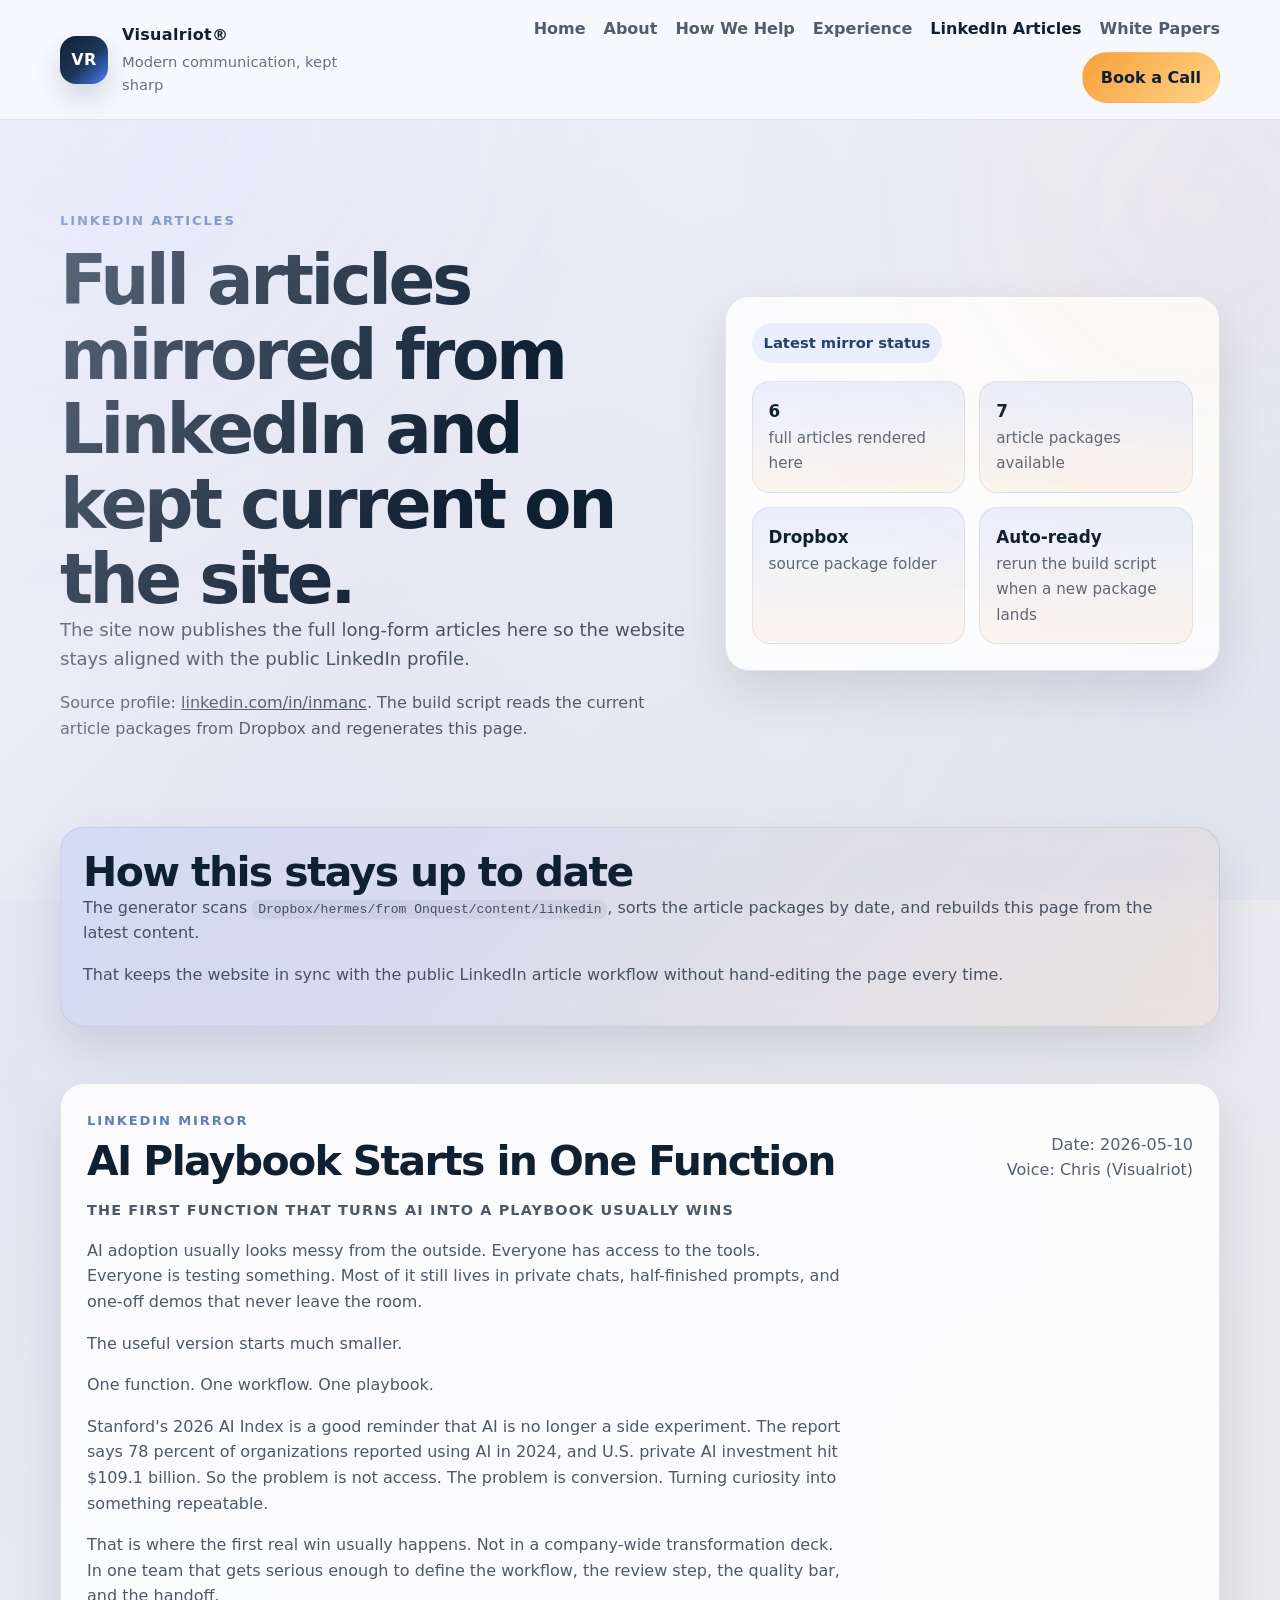
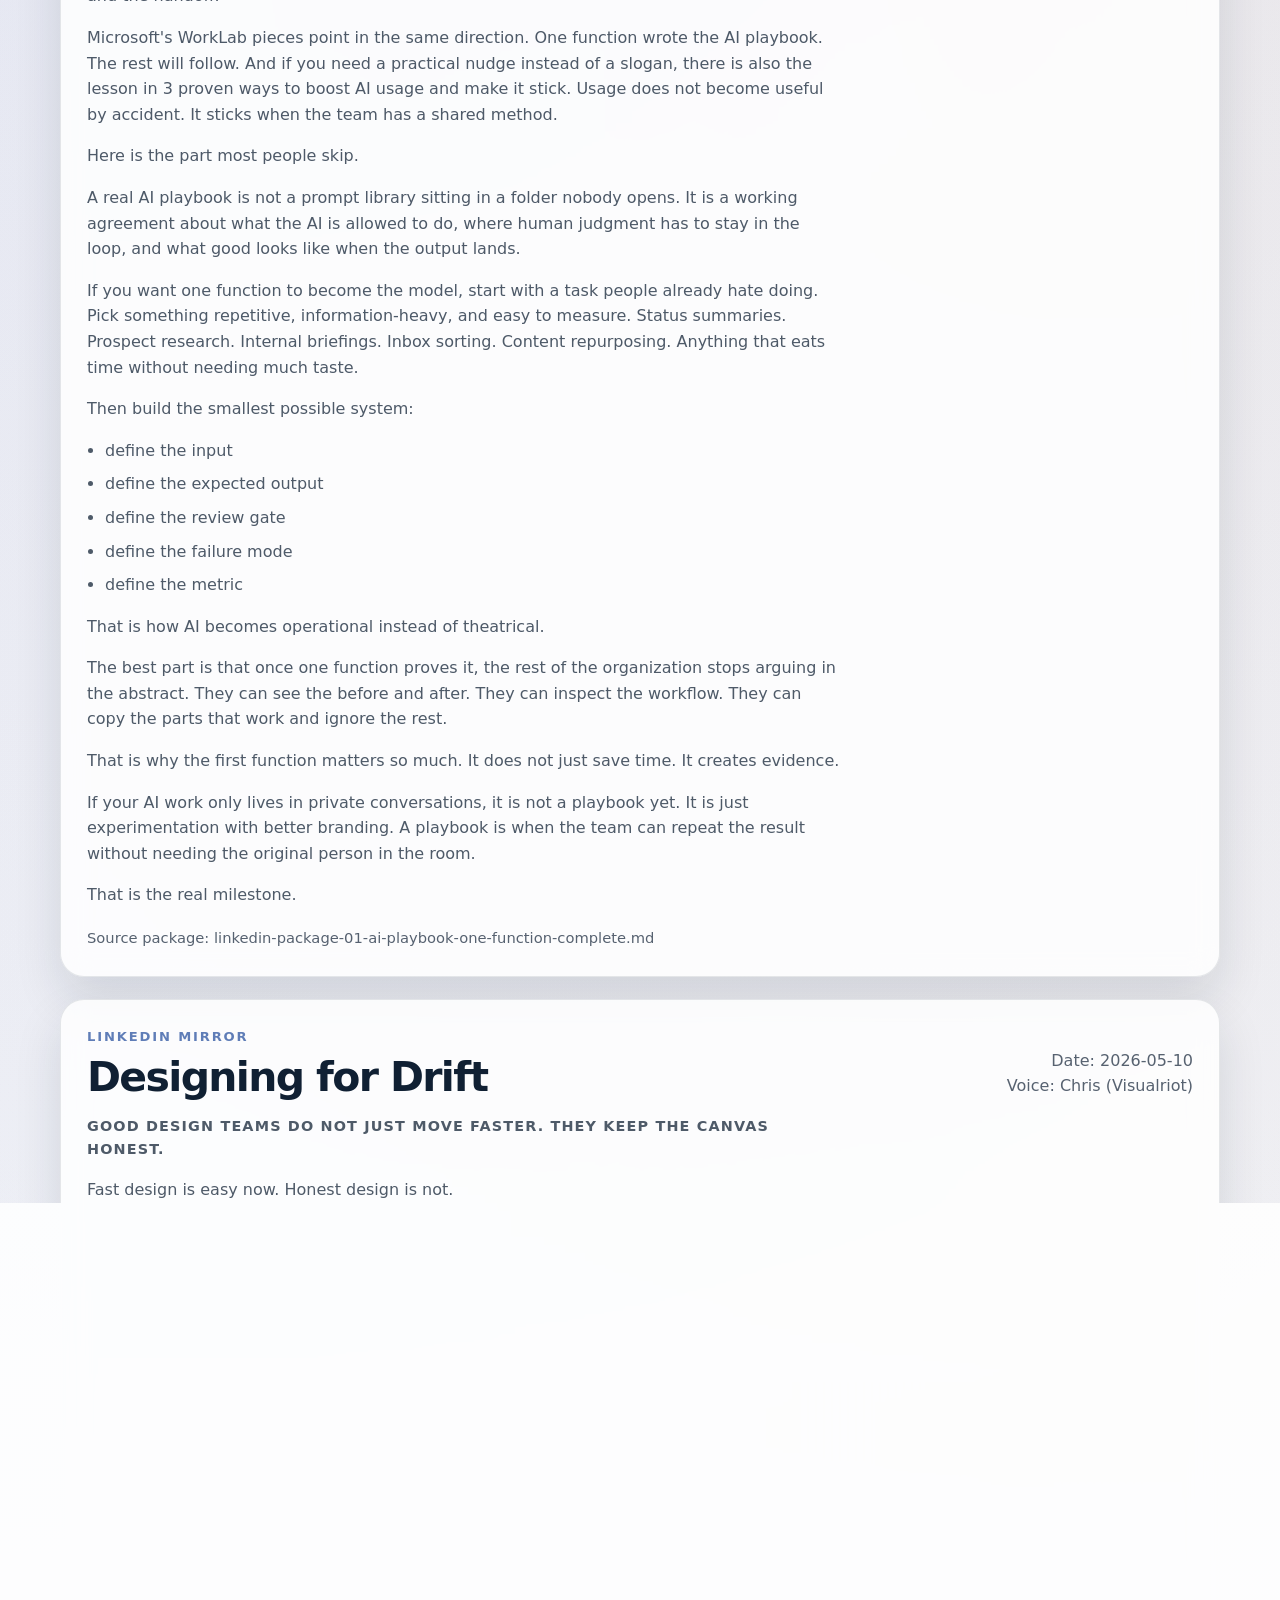
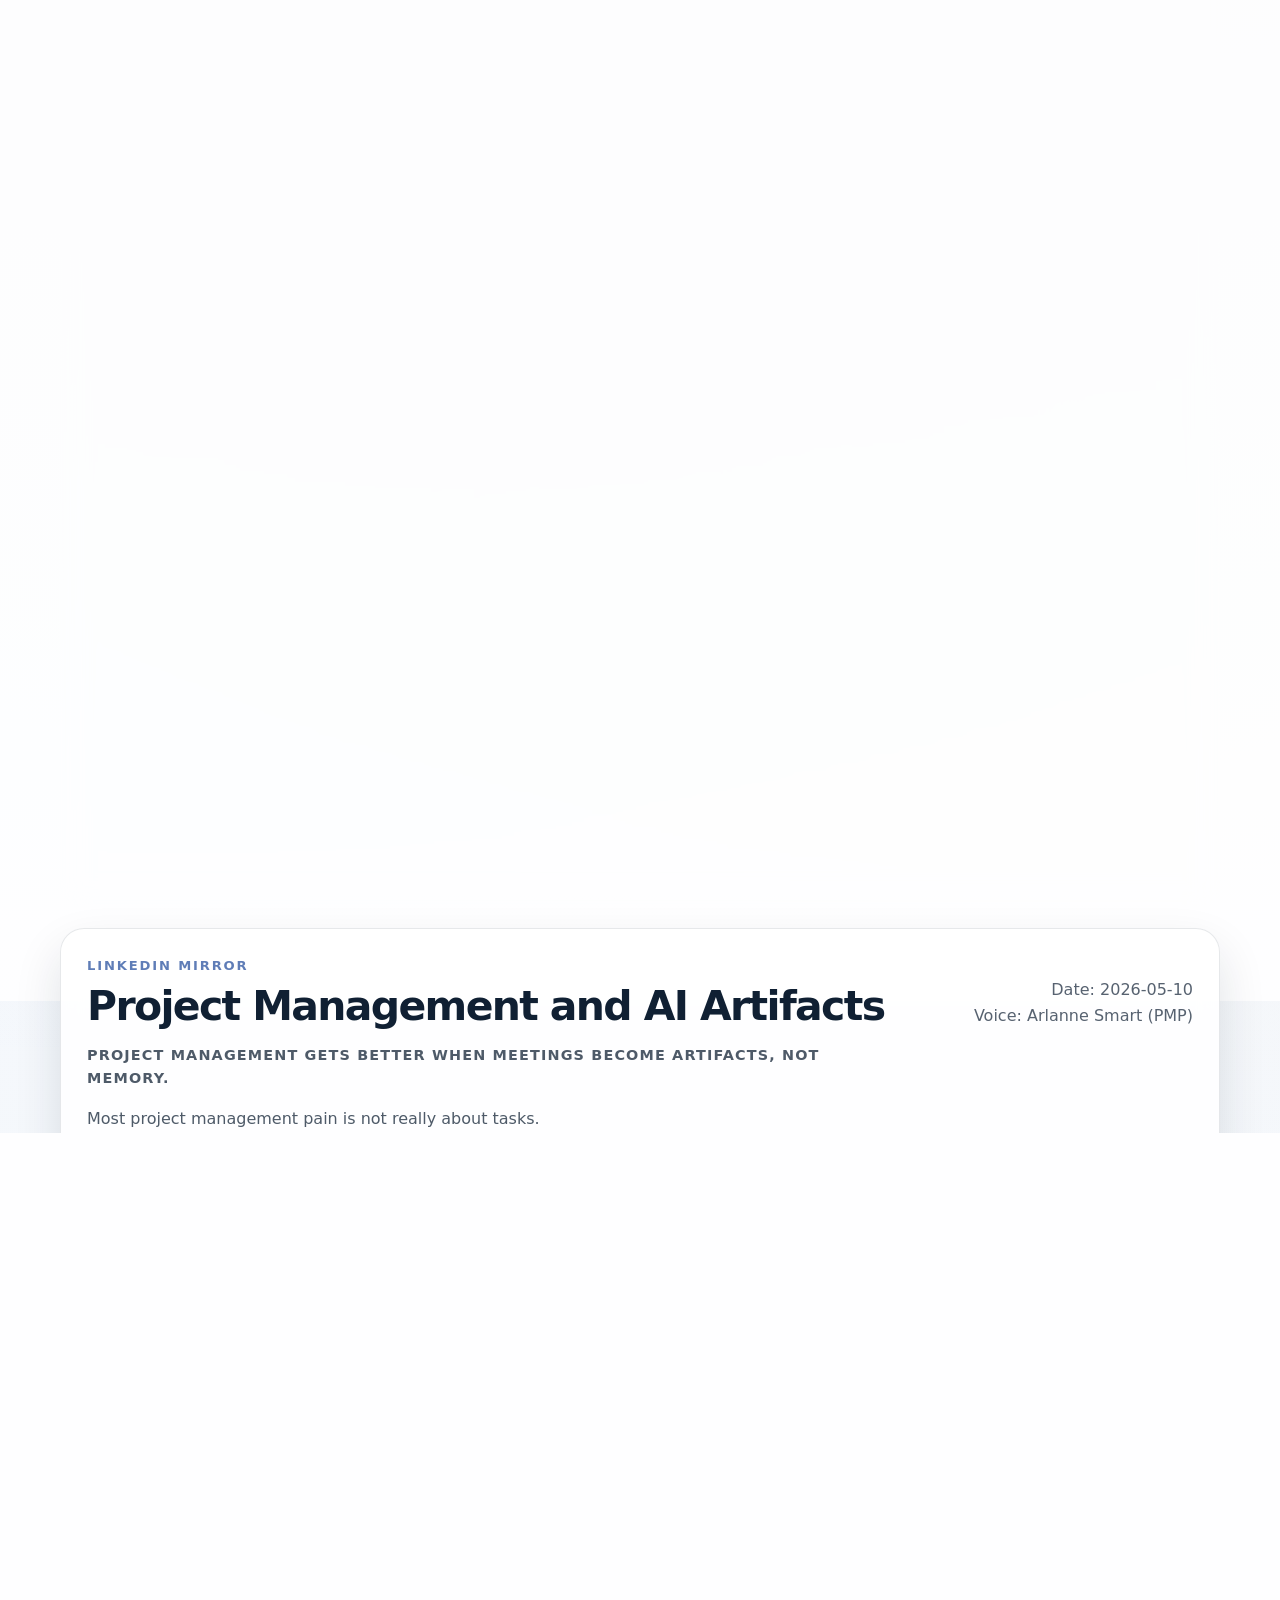
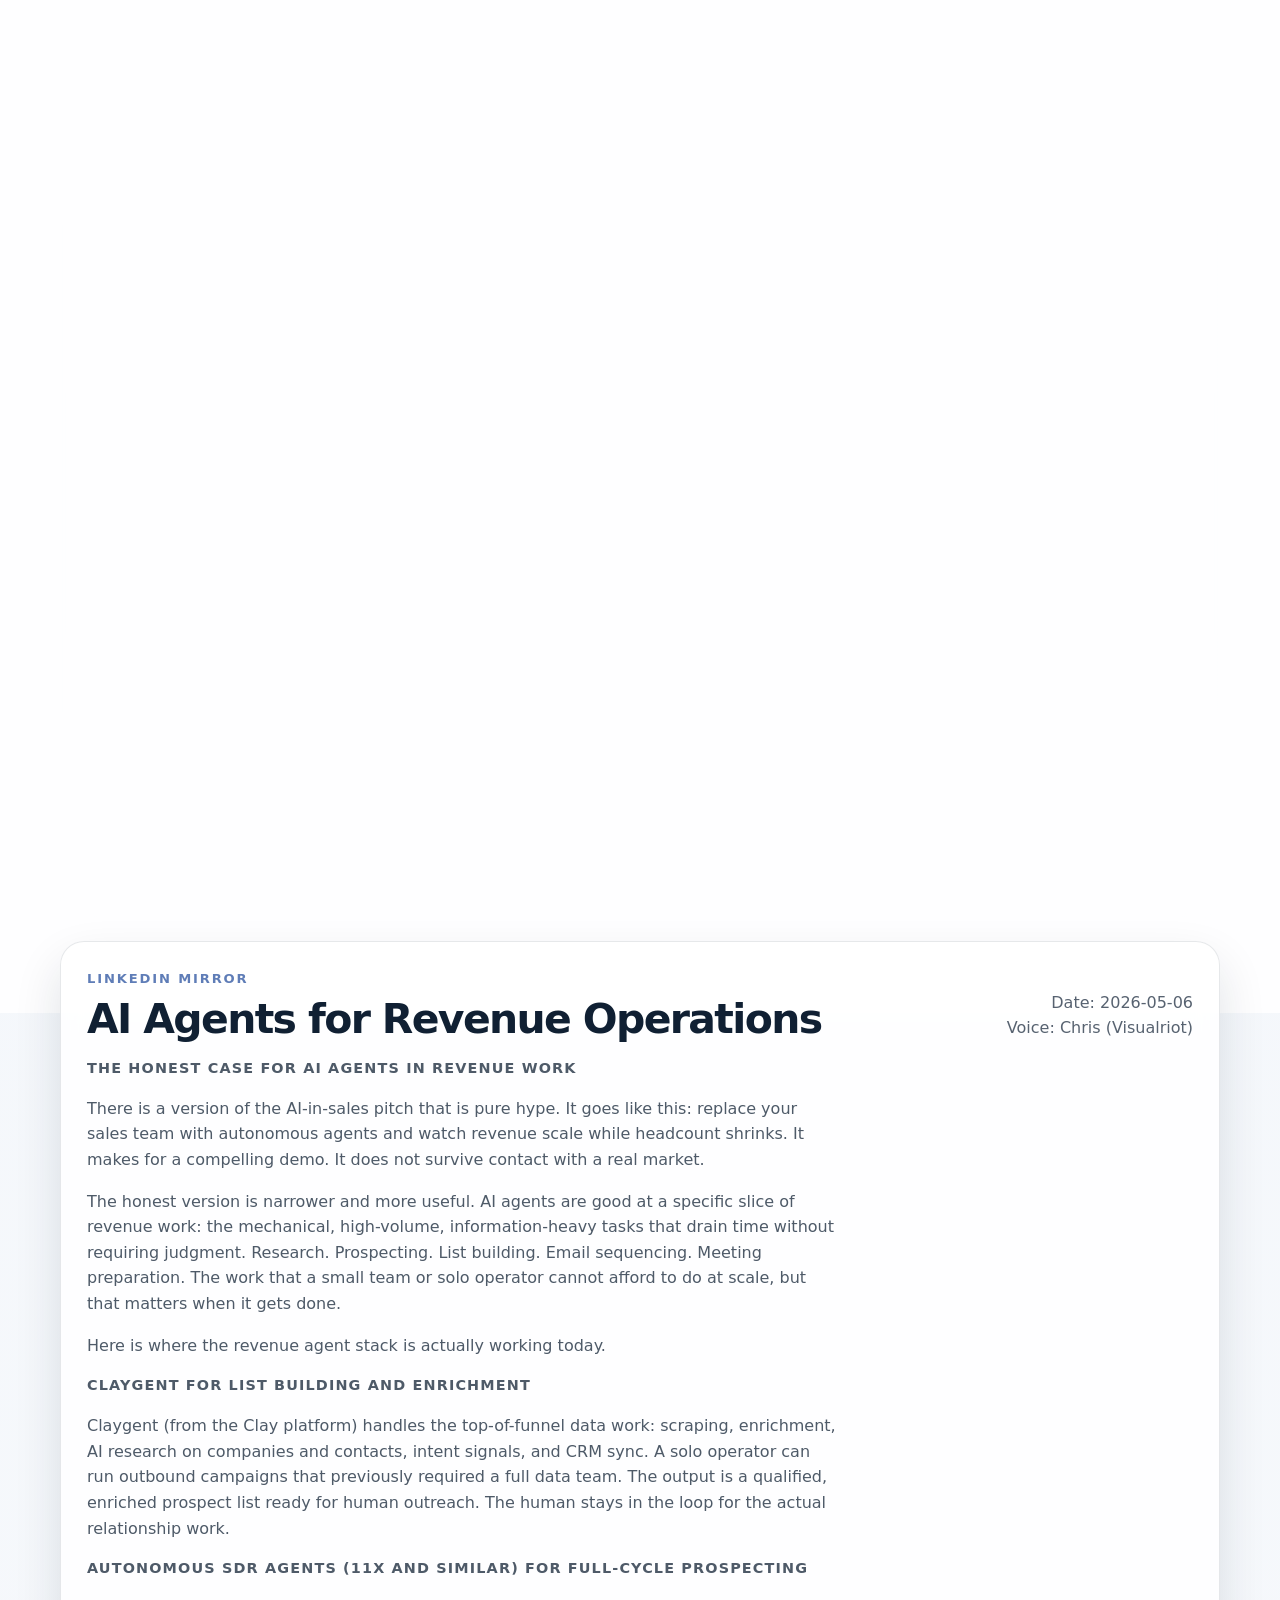
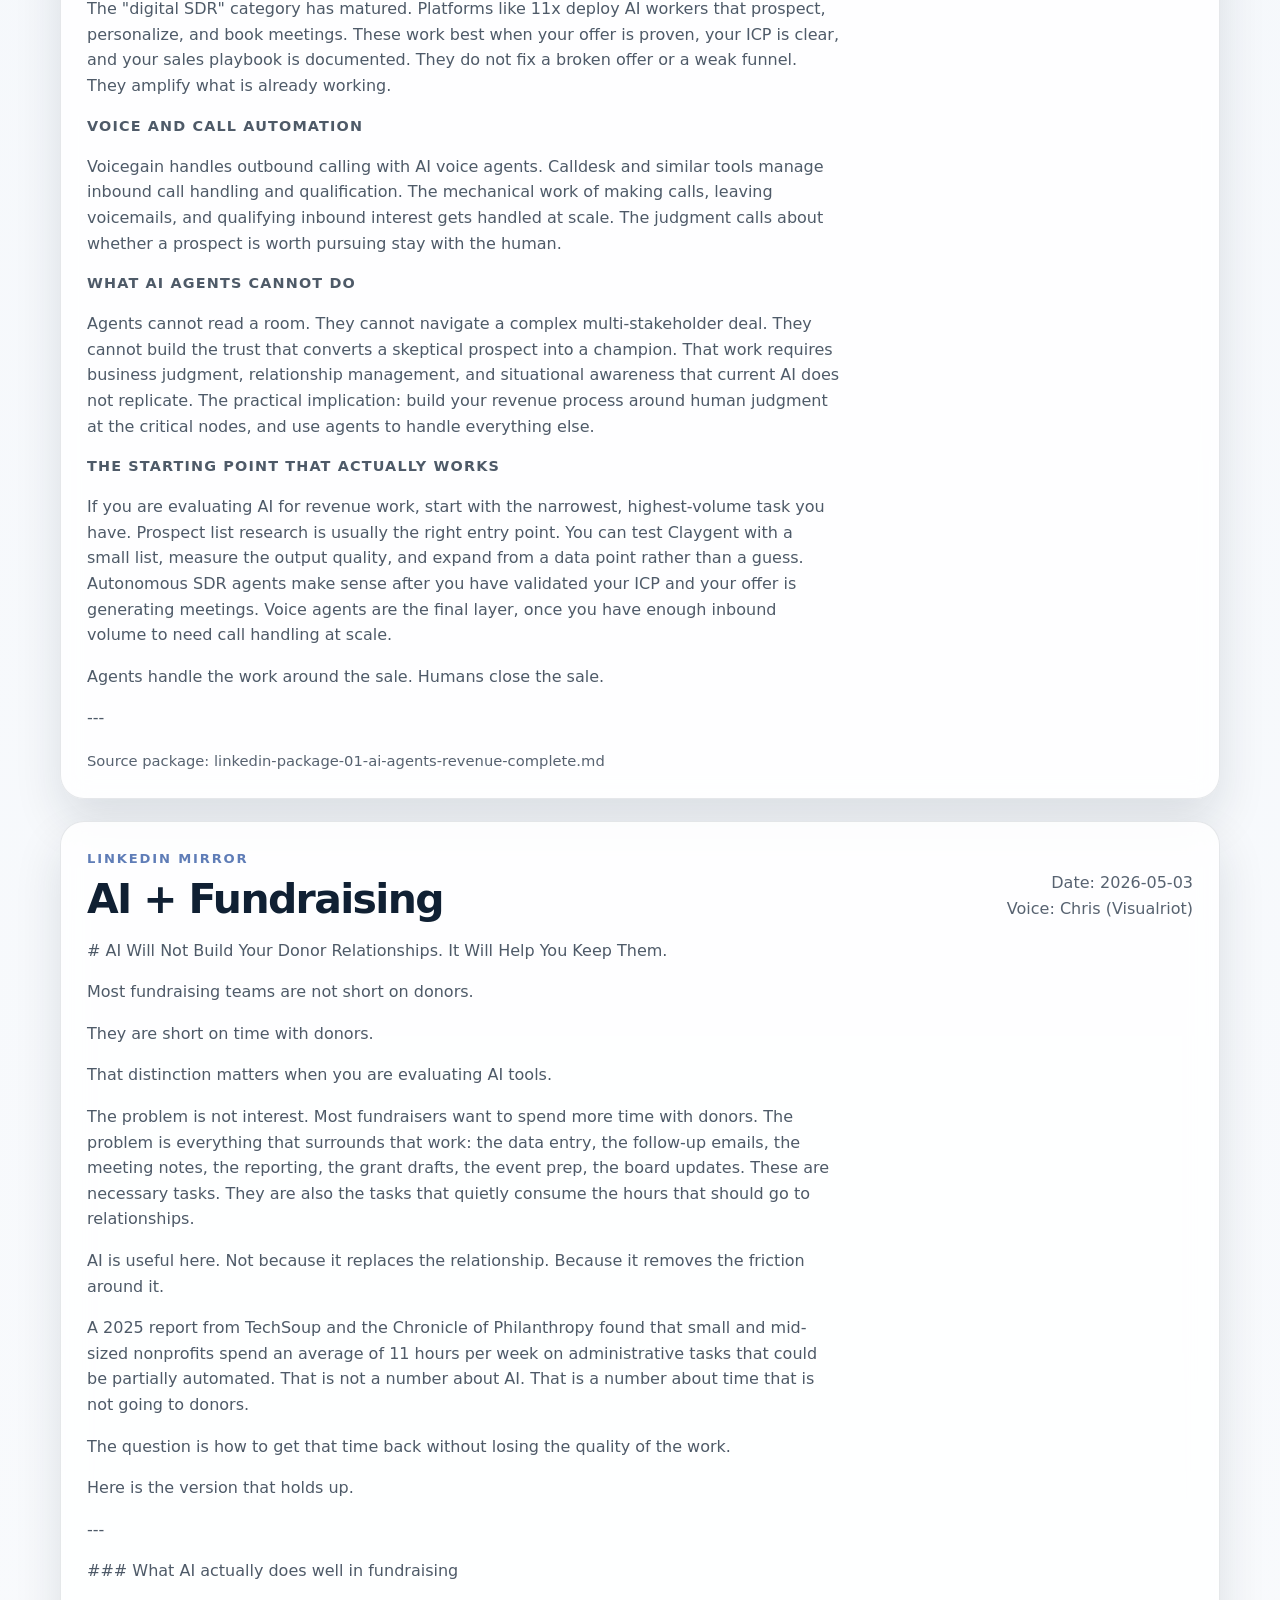
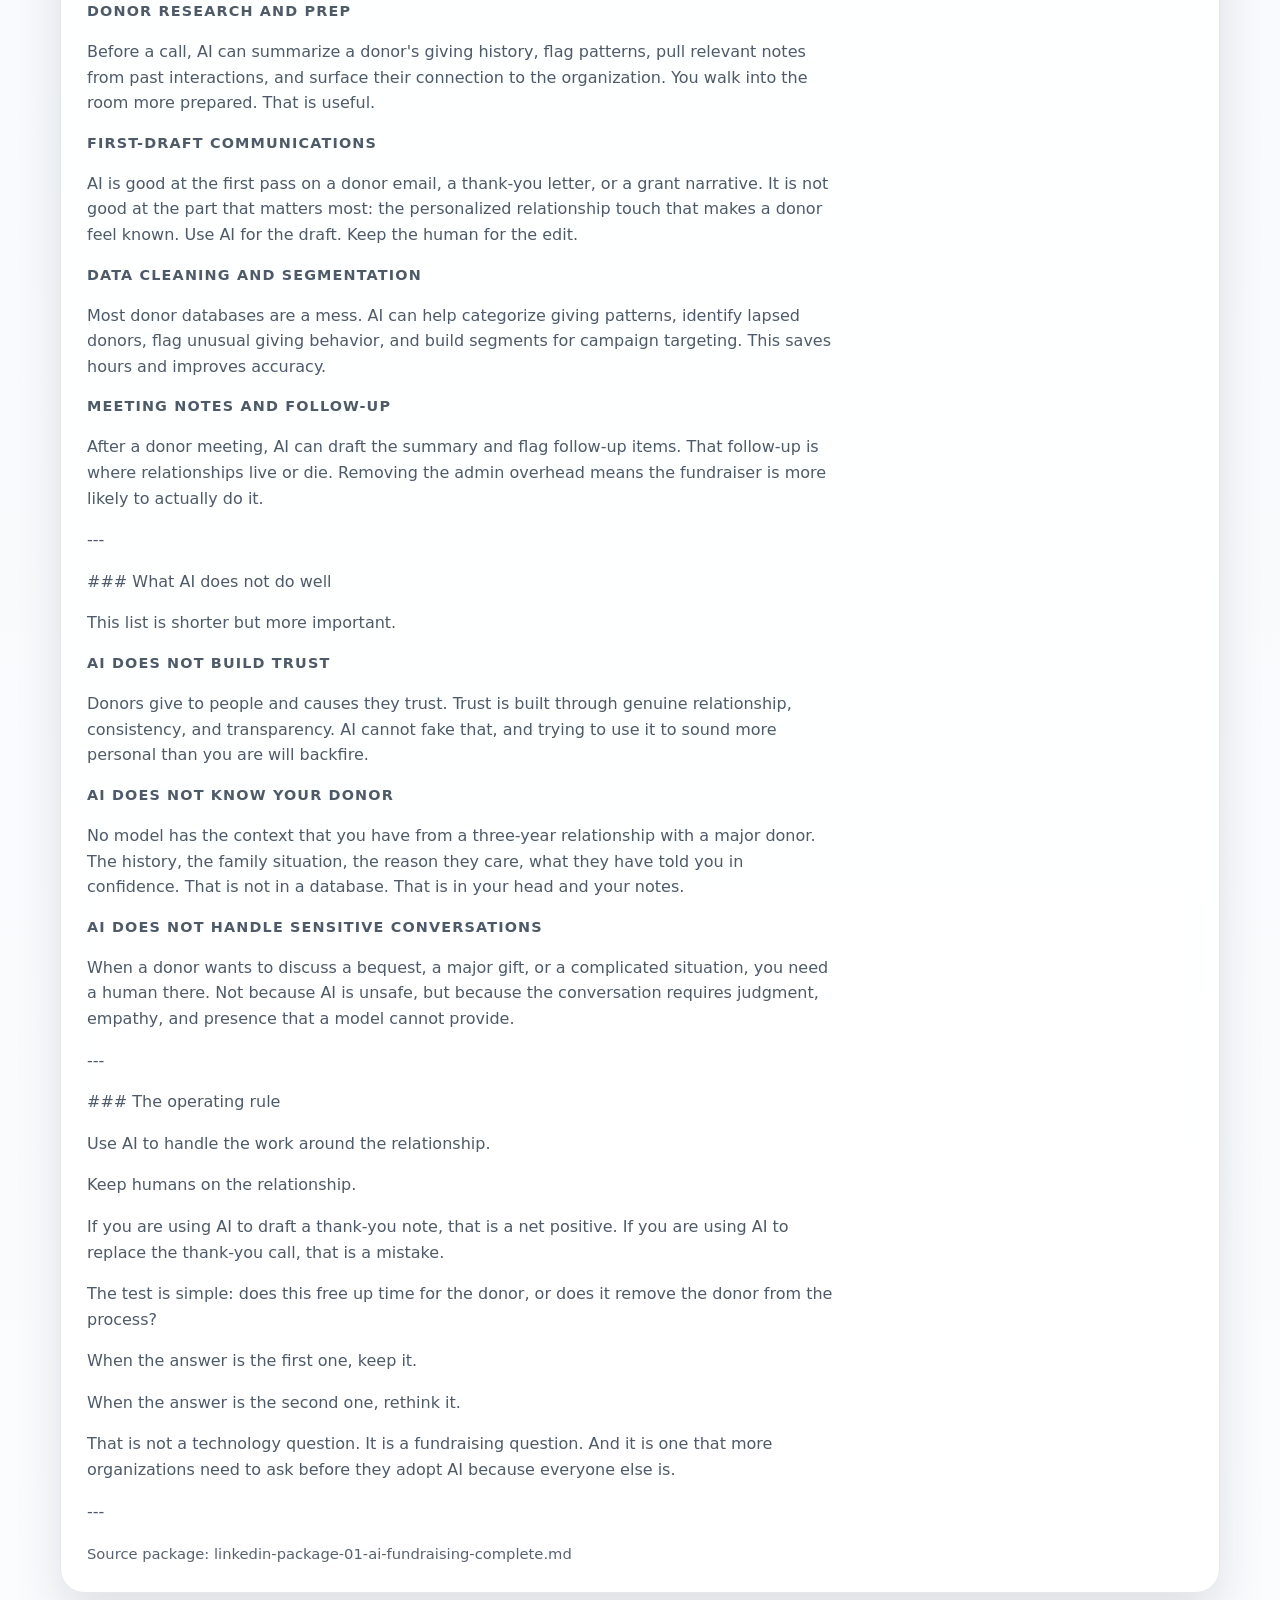
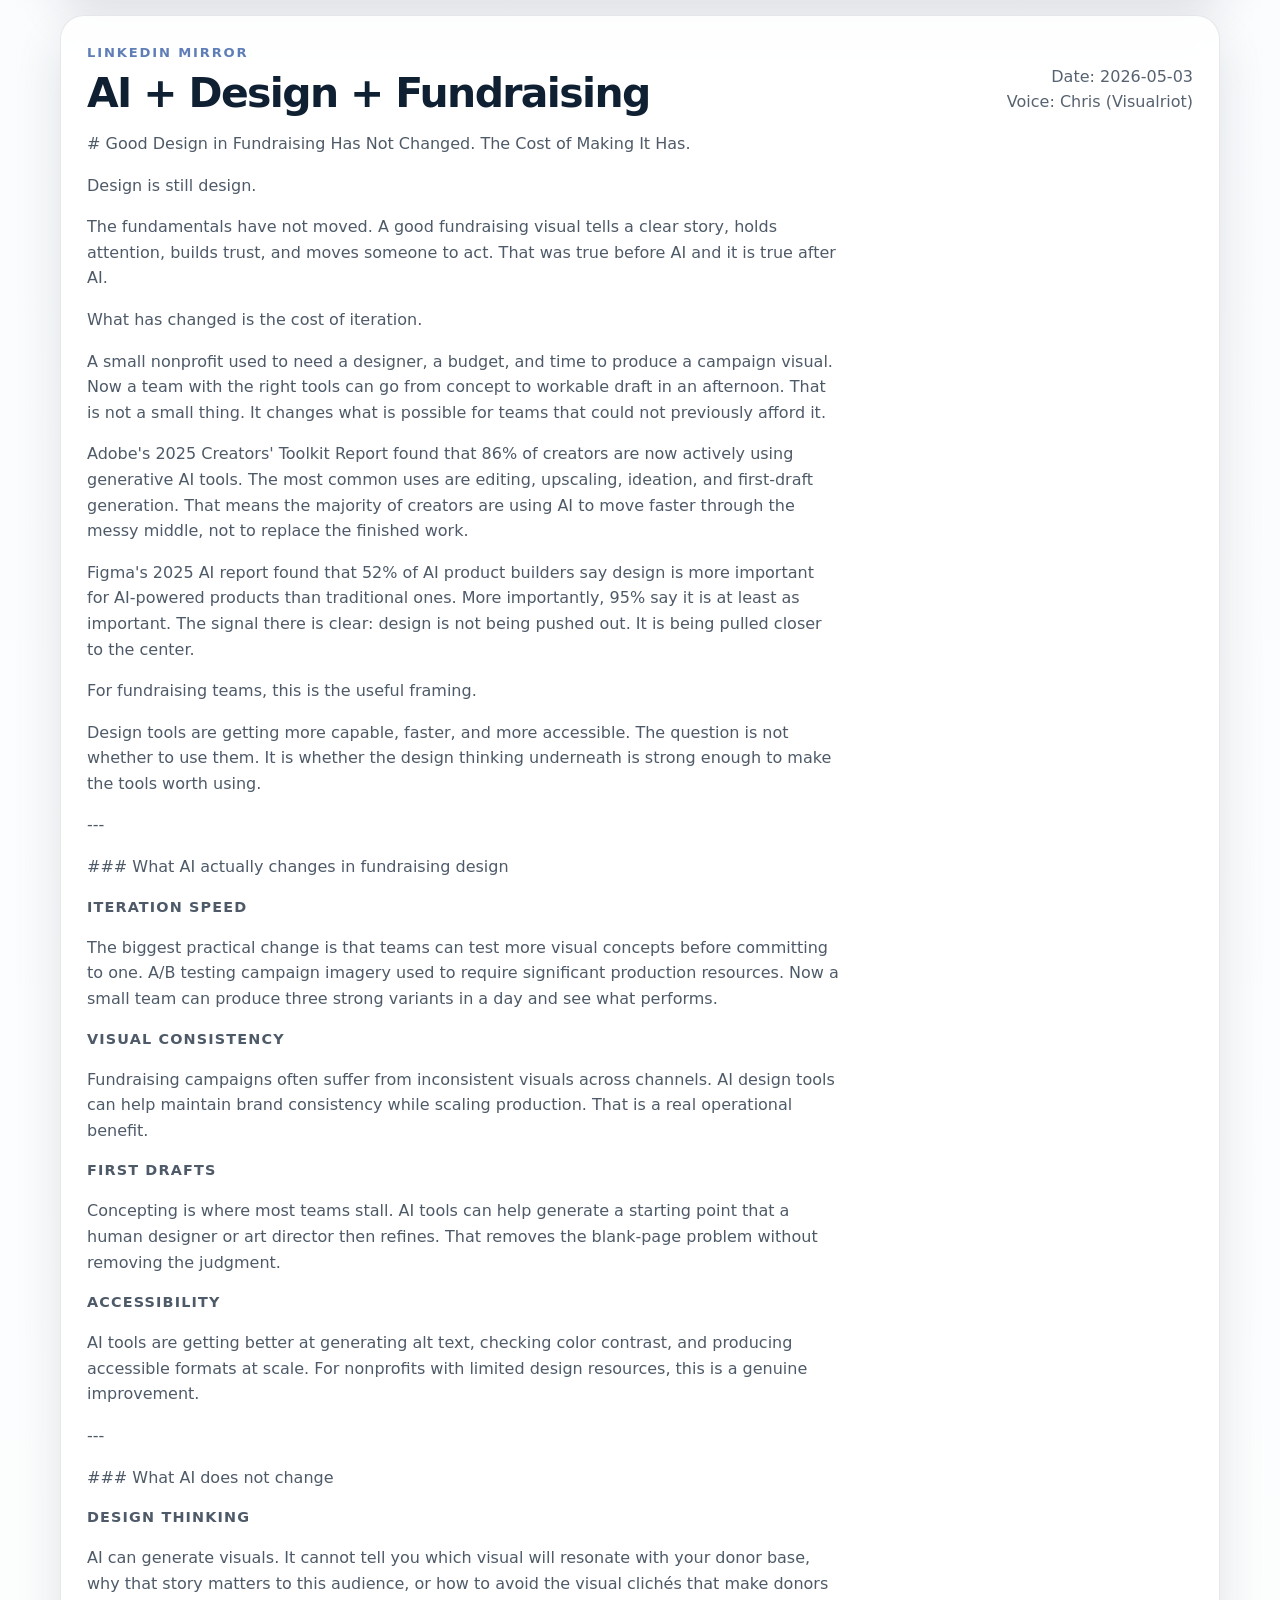
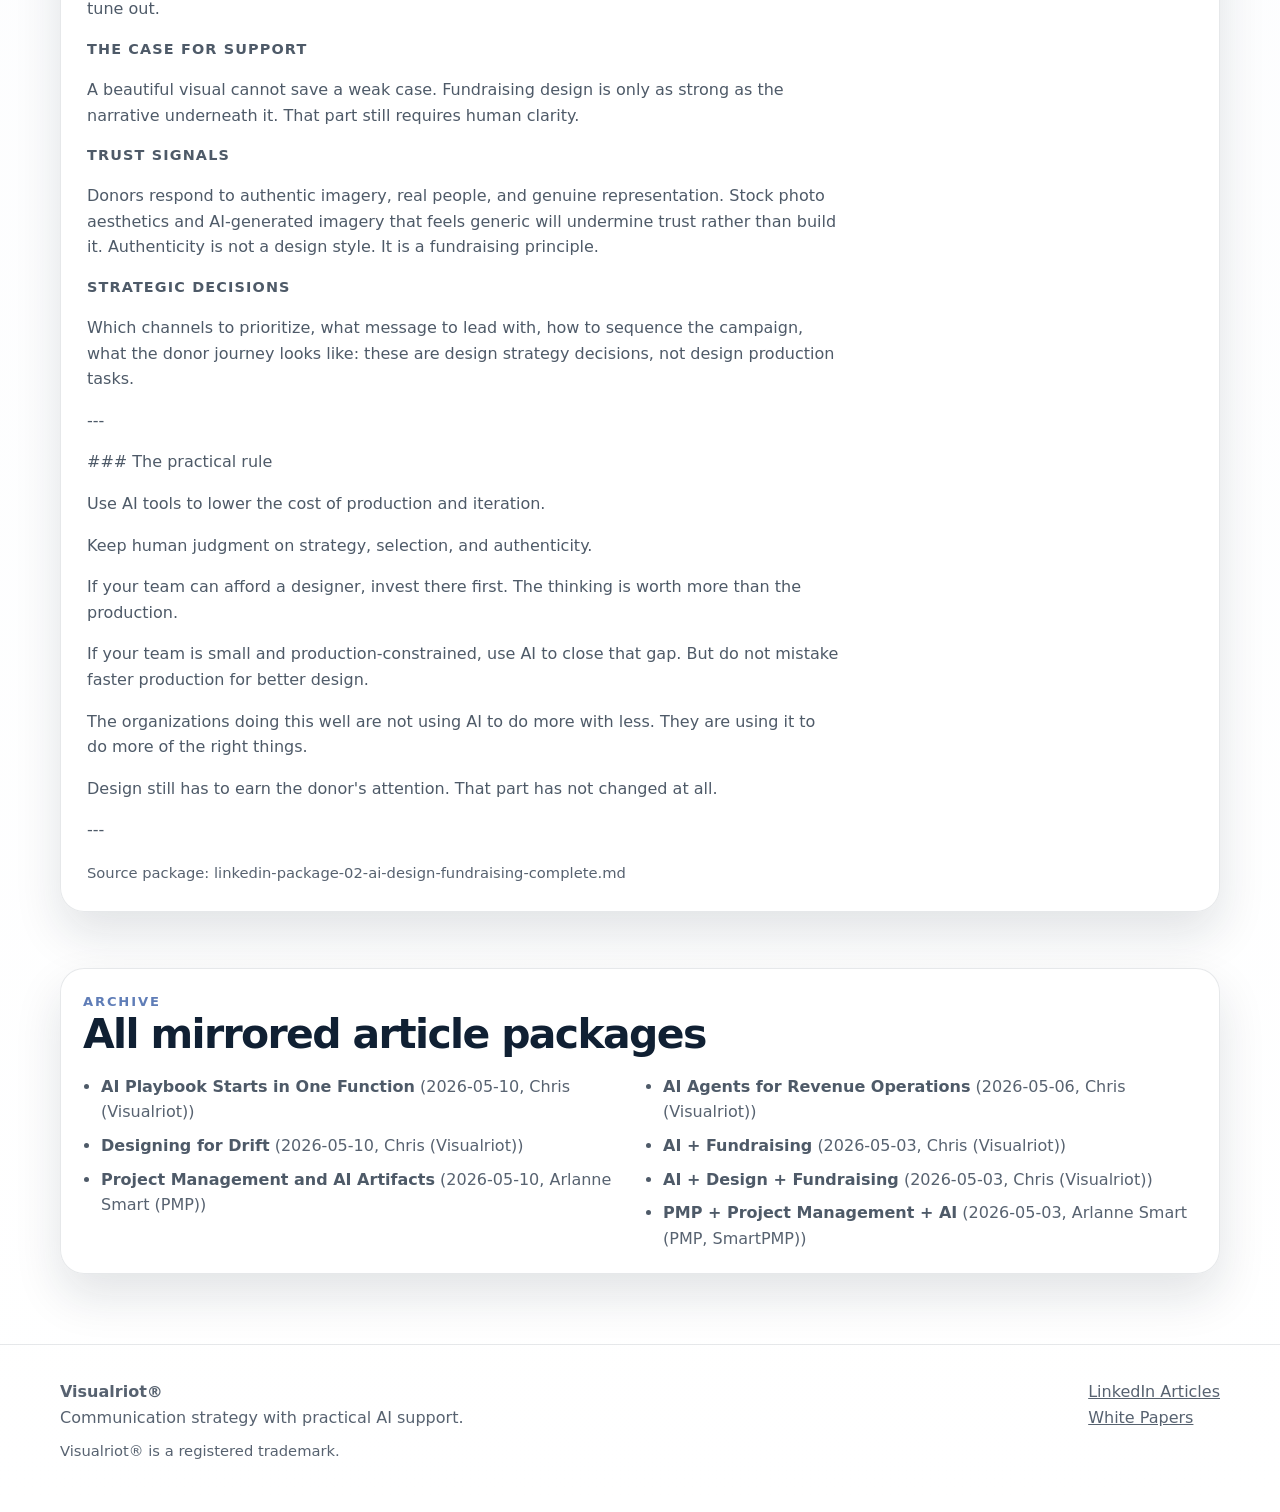
==== insights.html @ d18f236e "Visualcoup site refresh" ====
<!doctype html>
<html lang="en">
<head>
  <meta charset="utf-8">
  <meta name="viewport" content="width=device-width, initial-scale=1">
  <title>LinkedIn Articles | Visualriot®</title>
  <meta name="description" content="Full Visualriot articles mirrored from public LinkedIn posts and kept current on the website.">
  <link rel="stylesheet" href="styles.css">
</head>
<body>
  <a class="skip" href="#content">Skip to content</a>
  <header>
    <div class="wrap topbar">
      <a class="brand" href="index.html" aria-label="Visualriot home">
        <span class="brand-lockup" aria-hidden="true">VR</span>
        <span class="brand-copy"><strong>Visualriot®</strong><span>Modern communication, kept sharp</span></span>
      </a>
      <nav aria-label="Main navigation">
        <ul>
          <li><a href="index.html">Home</a></li>
          <li><a href="about.html">About</a></li>
          <li><a href="how-we-help.html">How We Help</a></li>
          <li><a href="selected-experience.html">Experience</a></li>
          <li><a aria-current="page" href="insights.html">LinkedIn Articles</a></li>
          <li><a href="white-papers.html">White Papers</a></li>
          <li><a class="cta primary" href="book-a-call.html">Book a Call</a></li>
        </ul>
      </nav>
    </div>
  </header>
  <main id="content">
    <section class="hero">
      <div class="wrap hero-grid insights-hero">
        <div>
          <div class="eyebrow">LinkedIn Articles</div>
          <h1>Full articles mirrored from LinkedIn and kept current on the site.</h1>
          <p class="lede">The site now publishes the full long-form articles here so the website stays aligned with the public LinkedIn profile.</p>
          <p class="muted">Source profile: <a href="https://www.linkedin.com/in/inmanc" target="_blank" rel="noreferrer">linkedin.com/in/inmanc</a>. The build script reads the current article packages from Dropbox and regenerates this page.</p>
        </div>
        <aside class="hero-card">
          <span class="pill">Latest mirror status</span>
          <div class="stats single">
            <div class="stat"><strong>6</strong><span>full articles rendered here</span></div>
            <div class="stat"><strong>7</strong><span>article packages available</span></div>
            <div class="stat"><strong>Dropbox</strong><span>source package folder</span></div>
            <div class="stat"><strong>Auto-ready</strong><span>rerun the build script when a new package lands</span></div>
          </div>
        </aside>
      </div>
    </section>
    <section class="section">
      <div class="wrap card callout">
        <h2>How this stays up to date</h2>
        <p>The generator scans <code>Dropbox/hermes/from Onquest/content/linkedin</code>, sorts the article packages by date, and rebuilds this page from the latest content.</p>
        <p class="muted">That keeps the website in sync with the public LinkedIn article workflow without hand-editing the page every time.</p>
      </div>
    </section>
    <section class="section">
      <div class="wrap stack">
<article class="card article"><div class="article-meta"><div><div class="eyebrow">LinkedIn mirror</div><h2>AI Playbook Starts in One Function</h2></div><div class="article-meta-right"><div class="muted">Date: 2026-05-10 </div><div class="muted">Voice: Chris (Visualriot) </div></div></div><div class="article-body"><p class="article-kicker">The first function that turns AI into a playbook usually wins</p>
<p>AI adoption usually looks messy from the outside. Everyone has access to the tools. Everyone is testing something. Most of it still lives in private chats, half-finished prompts, and one-off demos that never leave the room.</p>
<p>The useful version starts much smaller.</p>
<p>One function. One workflow. One playbook.</p>
<p>Stanford&#x27;s 2026 AI Index is a good reminder that AI is no longer a side experiment. The report says 78 percent of organizations reported using AI in 2024, and U.S. private AI investment hit $109.1 billion. So the problem is not access. The problem is conversion. Turning curiosity into something repeatable.</p>
<p>That is where the first real win usually happens. Not in a company-wide transformation deck. In one team that gets serious enough to define the workflow, the review step, the quality bar, and the handoff.</p>
<p>Microsoft&#x27;s WorkLab pieces point in the same direction. One function wrote the AI playbook. The rest will follow. And if you need a practical nudge instead of a slogan, there is also the lesson in 3 proven ways to boost AI usage and make it stick. Usage does not become useful by accident. It sticks when the team has a shared method.</p>
<p>Here is the part most people skip.</p>
<p>A real AI playbook is not a prompt library sitting in a folder nobody opens. It is a working agreement about what the AI is allowed to do, where human judgment has to stay in the loop, and what good looks like when the output lands.</p>
<p>If you want one function to become the model, start with a task people already hate doing. Pick something repetitive, information-heavy, and easy to measure. Status summaries. Prospect research. Internal briefings. Inbox sorting. Content repurposing. Anything that eats time without needing much taste.</p>
<p>Then build the smallest possible system:</p>
<ul class="clean article-list"><li>define the input</li><li>define the expected output</li><li>define the review gate</li><li>define the failure mode</li><li>define the metric</li></ul>
<p>That is how AI becomes operational instead of theatrical.</p>
<p>The best part is that once one function proves it, the rest of the organization stops arguing in the abstract. They can see the before and after. They can inspect the workflow. They can copy the parts that work and ignore the rest.</p>
<p>That is why the first function matters so much. It does not just save time. It creates evidence.</p>
<p>If your AI work only lives in private conversations, it is not a playbook yet. It is just experimentation with better branding. A playbook is when the team can repeat the result without needing the original person in the room.</p>
<p>That is the real milestone.</p></div><div class="article-source muted">Source package: linkedin-package-01-ai-playbook-one-function-complete.md</div></article><article class="card article"><div class="article-meta"><div><div class="eyebrow">LinkedIn mirror</div><h2>Designing for Drift</h2></div><div class="article-meta-right"><div class="muted">Date: 2026-05-10 </div><div class="muted">Voice: Chris (Visualriot) </div></div></div><div class="article-body"><p class="article-kicker">Good design teams do not just move faster. They keep the canvas honest.</p>
<p>Fast design is easy now. Honest design is not.</p>
<p>That is the part worth paying attention to in the newest Figma work.</p>
<p>Figma&#x27;s workflow lab on expanding the canvas with Figma MCP is interesting because it does not treat AI like a magic sketch machine. It treats AI like a bridge between the real state of the product and the place where designers make decisions. The article says the problem plainly: as teams build faster, design and code can drift apart just as quickly. The fix is not more speed. It is better truth transfer.</p>
<p>That is a much better story than &quot;AI makes mockups faster.&quot;</p>
<p>The better story is that AI can help a design team stay aligned with what actually ships. Real product states land on the canvas, so the team is not designing in a vacuum. Designers can shape what exists, not what somebody hopes exists.</p>
<p>Figma&#x27;s companion piece on how to design agentic tools for work pushes the same idea from a different angle. Complex multi-agent workflows have to feel simple, intuitive, and trustworthy. That is the bar. If a tool is clever but not trustworthy, it only makes confusion move faster.</p>
<p>That matters for design teams, brand teams, and content teams alike.</p>
<p>The temptation is to use AI for endless variants. More headlines. More layouts. More mockups. More colorways. That is useful only if the system is already sound. Otherwise you are just multiplying noise.</p>
<p>The real leverage is earlier in the chain.</p>
<p>Use AI to do three things:</p>
<ul class="clean article-list"><li>expose the actual state of the product or campaign</li><li>surface mismatches earlier</li><li>reduce rework between design, product, and code</li></ul>
<p>In other words, AI should make the canvas more honest, not just more productive.</p>
<p>That is also why the whiteboard matters. FigJam becoming the coding agent&#x27;s whiteboard is a practical move, not a gimmick. It gives the team a shared place to reason about architecture, constraints, and flow before everyone disappears into their own tools and starts making assumptions.</p>
<p>If you are leading a creative or marketing team, the lesson is simple.</p>
<p>Do not ask AI for one more version until the system is clear. Do not scale variants before the message, structure, and constraints are settled. The value is not in flooding the zone. The value is in making better decisions with less rework.</p>
<p>Speed is cheap now. Taste is still expensive. Alignment is still expensive. Trust is still expensive.</p>
<p>AI helps most when it protects those things instead of papering over them.</p>
<p>The best design teams will not be the ones making the most output. They will be the ones whose canvas stays close to reality while everyone else is still drifting.</p></div><div class="article-source muted">Source package: linkedin-package-02-designing-for-drift-complete.md</div></article><article class="card article"><div class="article-meta"><div><div class="eyebrow">LinkedIn mirror</div><h2>Project Management and AI Artifacts</h2></div><div class="article-meta-right"><div class="muted">Date: 2026-05-10 </div><div class="muted">Voice: Arlanne Smart (PMP) </div></div></div><div class="article-body"><p class="article-kicker">Project management gets better when meetings become artifacts, not memory.</p>
<p>Most project management pain is not really about tasks.</p>
<p>It is about memory.</p>
<p>Meetings happen. Decisions blur. Notes end up in five different places. Owners assume someone else captured the follow-up. A week later, the team is busy, but not necessarily aligned.</p>
<p>That is why Microsoft&#x27;s line about Copilot matters: with Copilot, every meeting is a digital artifact.</p>
<p>That is the actual shift.</p>
<p>The goal is not more meetings. The goal is to turn each meeting into something usable after the call ends. A decision log. A risk note. A follow-up list. A clean summary that the team can act on. That is where AI helps project management in a real way.</p>
<p>The World Economic Forum&#x27;s Future of Jobs Report 2025 makes the broader case. Technological change, geoeconomic fragmentation, economic uncertainty, demographic shifts, and the green transition are all reshaping work through 2030. In plain English, the coordination load is going up. Project managers are going to spend more time managing ambiguity, change, and cross-functional friction.</p>
<p>So the question is not whether AI replaces the PM. It is whether AI helps the PM reduce the administrative drag that keeps projects sloppy.</p>
<p>The answer is yes, but only if the team uses it well.</p>
<p>Use AI to draft the artifact, not to own the commitment.</p>
<p>That means:</p>
<ul class="clean article-list"><li>draft the meeting summary automatically</li><li>pull out decisions and unresolved questions</li><li>log risks while the context is still fresh</li><li>turn action items into clear owner/date pairs</li><li>keep one source of truth instead of letting status live in chat</li></ul>
<p>That is the practical win.</p>
<p>Microsoft&#x27;s other WorkLab guidance about not building islands of intelligence is also useful here. A project can fail even when every individual part looks smart. If knowledge stays trapped inside one person&#x27;s notes or one team&#x27;s tool, the system is still brittle. Project management is the discipline of making information portable.</p>
<p>That is why the best PMs are not just organizers. They are translators.</p>
<p>They turn conversation into commitment. They turn ambiguity into a decision. They turn a drifting status update into a shared artifact someone can act on next Tuesday, not just admire in the moment.</p>
<p>AI is useful when it improves that chain.</p>
<p>The PMs who win will not be the ones who generate the most summaries. They will be the ones who create the clearest operating record. The meeting happened. The decision is captured. The owner is named. The date is visible. The risk is not hidden.</p>
<p>If the project cannot survive as written artifacts, it is not ready to scale.</p></div><div class="article-source muted">Source package: linkedin-package-03-project-management-artifacts-complete.md</div></article><article class="card article"><div class="article-meta"><div><div class="eyebrow">LinkedIn mirror</div><h2>AI Agents for Revenue Operations</h2></div><div class="article-meta-right"><div class="muted">Date: 2026-05-06 </div><div class="muted">Voice: Chris (Visualriot) </div></div></div><div class="article-body"><p class="article-kicker">The Honest Case for AI Agents in Revenue Work</p>
<p>There is a version of the AI-in-sales pitch that is pure hype. It goes like this: replace your sales team with autonomous agents and watch revenue scale while headcount shrinks. It makes for a compelling demo. It does not survive contact with a real market.</p>
<p>The honest version is narrower and more useful. AI agents are good at a specific slice of revenue work: the mechanical, high-volume, information-heavy tasks that drain time without requiring judgment. Research. Prospecting. List building. Email sequencing. Meeting preparation. The work that a small team or solo operator cannot afford to do at scale, but that matters when it gets done.</p>
<p>Here is where the revenue agent stack is actually working today.</p>
<p class="article-kicker">Claygent for list building and enrichment</p>
<p>Claygent (from the Clay platform) handles the top-of-funnel data work: scraping, enrichment, AI research on companies and contacts, intent signals, and CRM sync. A solo operator can run outbound campaigns that previously required a full data team. The output is a qualified, enriched prospect list ready for human outreach. The human stays in the loop for the actual relationship work.</p>
<p class="article-kicker">Autonomous SDR agents (11x and similar) for full-cycle prospecting</p>
<p>The &quot;digital SDR&quot; category has matured. Platforms like 11x deploy AI workers that prospect, personalize, and book meetings. These work best when your offer is proven, your ICP is clear, and your sales playbook is documented. They do not fix a broken offer or a weak funnel. They amplify what is already working.</p>
<p class="article-kicker">Voice and call automation</p>
<p>Voicegain handles outbound calling with AI voice agents. Calldesk and similar tools manage inbound call handling and qualification. The mechanical work of making calls, leaving voicemails, and qualifying inbound interest gets handled at scale. The judgment calls about whether a prospect is worth pursuing stay with the human.</p>
<p class="article-kicker">What AI agents cannot do</p>
<p>Agents cannot read a room. They cannot navigate a complex multi-stakeholder deal. They cannot build the trust that converts a skeptical prospect into a champion. That work requires business judgment, relationship management, and situational awareness that current AI does not replicate. The practical implication: build your revenue process around human judgment at the critical nodes, and use agents to handle everything else.</p>
<p class="article-kicker">The starting point that actually works</p>
<p>If you are evaluating AI for revenue work, start with the narrowest, highest-volume task you have. Prospect list research is usually the right entry point. You can test Claygent with a small list, measure the output quality, and expand from a data point rather than a guess. Autonomous SDR agents make sense after you have validated your ICP and your offer is generating meetings. Voice agents are the final layer, once you have enough inbound volume to need call handling at scale.</p>
<p>Agents handle the work around the sale. Humans close the sale.</p>
<p>---</p></div><div class="article-source muted">Source package: linkedin-package-01-ai-agents-revenue-complete.md</div></article><article class="card article"><div class="article-meta"><div><div class="eyebrow">LinkedIn mirror</div><h2>AI + Fundraising</h2></div><div class="article-meta-right"><div class="muted">Date: 2026-05-03 </div><div class="muted">Voice: Chris (Visualriot) </div></div></div><div class="article-body"><p># AI Will Not Build Your Donor Relationships. It Will Help You Keep Them.</p>
<p>Most fundraising teams are not short on donors.</p>
<p>They are short on time with donors.</p>
<p>That distinction matters when you are evaluating AI tools.</p>
<p>The problem is not interest. Most fundraisers want to spend more time with donors. The problem is everything that surrounds that work: the data entry, the follow-up emails, the meeting notes, the reporting, the grant drafts, the event prep, the board updates. These are necessary tasks. They are also the tasks that quietly consume the hours that should go to relationships.</p>
<p>AI is useful here. Not because it replaces the relationship. Because it removes the friction around it.</p>
<p>A 2025 report from TechSoup and the Chronicle of Philanthropy found that small and mid-sized nonprofits spend an average of 11 hours per week on administrative tasks that could be partially automated. That is not a number about AI. That is a number about time that is not going to donors.</p>
<p>The question is how to get that time back without losing the quality of the work.</p>
<p>Here is the version that holds up.</p>
<p>---</p>
<p>### What AI actually does well in fundraising</p>
<p class="article-kicker">Donor research and prep</p>
<p>Before a call, AI can summarize a donor&#x27;s giving history, flag patterns, pull relevant notes from past interactions, and surface their connection to the organization. You walk into the room more prepared. That is useful.</p>
<p class="article-kicker">First-draft communications</p>
<p>AI is good at the first pass on a donor email, a thank-you letter, or a grant narrative. It is not good at the part that matters most: the personalized relationship touch that makes a donor feel known. Use AI for the draft. Keep the human for the edit.</p>
<p class="article-kicker">Data cleaning and segmentation</p>
<p>Most donor databases are a mess. AI can help categorize giving patterns, identify lapsed donors, flag unusual giving behavior, and build segments for campaign targeting. This saves hours and improves accuracy.</p>
<p class="article-kicker">Meeting notes and follow-up</p>
<p>After a donor meeting, AI can draft the summary and flag follow-up items. That follow-up is where relationships live or die. Removing the admin overhead means the fundraiser is more likely to actually do it.</p>
<p>---</p>
<p>### What AI does not do well</p>
<p>This list is shorter but more important.</p>
<p class="article-kicker">AI does not build trust</p>
<p>Donors give to people and causes they trust. Trust is built through genuine relationship, consistency, and transparency. AI cannot fake that, and trying to use it to sound more personal than you are will backfire.</p>
<p class="article-kicker">AI does not know your donor</p>
<p>No model has the context that you have from a three-year relationship with a major donor. The history, the family situation, the reason they care, what they have told you in confidence. That is not in a database. That is in your head and your notes.</p>
<p class="article-kicker">AI does not handle sensitive conversations</p>
<p>When a donor wants to discuss a bequest, a major gift, or a complicated situation, you need a human there. Not because AI is unsafe, but because the conversation requires judgment, empathy, and presence that a model cannot provide.</p>
<p>---</p>
<p>### The operating rule</p>
<p>Use AI to handle the work around the relationship.</p>
<p>Keep humans on the relationship.</p>
<p>If you are using AI to draft a thank-you note, that is a net positive. If you are using AI to replace the thank-you call, that is a mistake.</p>
<p>The test is simple: does this free up time for the donor, or does it remove the donor from the process?</p>
<p>When the answer is the first one, keep it.</p>
<p>When the answer is the second one, rethink it.</p>
<p>That is not a technology question. It is a fundraising question. And it is one that more organizations need to ask before they adopt AI because everyone else is.</p>
<p>---</p></div><div class="article-source muted">Source package: linkedin-package-01-ai-fundraising-complete.md</div></article><article class="card article"><div class="article-meta"><div><div class="eyebrow">LinkedIn mirror</div><h2>AI + Design + Fundraising</h2></div><div class="article-meta-right"><div class="muted">Date: 2026-05-03 </div><div class="muted">Voice: Chris (Visualriot) </div></div></div><div class="article-body"><p># Good Design in Fundraising Has Not Changed. The Cost of Making It Has.</p>
<p>Design is still design.</p>
<p>The fundamentals have not moved. A good fundraising visual tells a clear story, holds attention, builds trust, and moves someone to act. That was true before AI and it is true after AI.</p>
<p>What has changed is the cost of iteration.</p>
<p>A small nonprofit used to need a designer, a budget, and time to produce a campaign visual. Now a team with the right tools can go from concept to workable draft in an afternoon. That is not a small thing. It changes what is possible for teams that could not previously afford it.</p>
<p>Adobe&#x27;s 2025 Creators&#x27; Toolkit Report found that 86% of creators are now actively using generative AI tools. The most common uses are editing, upscaling, ideation, and first-draft generation. That means the majority of creators are using AI to move faster through the messy middle, not to replace the finished work.</p>
<p>Figma&#x27;s 2025 AI report found that 52% of AI product builders say design is more important for AI-powered products than traditional ones. More importantly, 95% say it is at least as important. The signal there is clear: design is not being pushed out. It is being pulled closer to the center.</p>
<p>For fundraising teams, this is the useful framing.</p>
<p>Design tools are getting more capable, faster, and more accessible. The question is not whether to use them. It is whether the design thinking underneath is strong enough to make the tools worth using.</p>
<p>---</p>
<p>### What AI actually changes in fundraising design</p>
<p class="article-kicker">Iteration speed</p>
<p>The biggest practical change is that teams can test more visual concepts before committing to one. A/B testing campaign imagery used to require significant production resources. Now a small team can produce three strong variants in a day and see what performs.</p>
<p class="article-kicker">Visual consistency</p>
<p>Fundraising campaigns often suffer from inconsistent visuals across channels. AI design tools can help maintain brand consistency while scaling production. That is a real operational benefit.</p>
<p class="article-kicker">First drafts</p>
<p>Concepting is where most teams stall. AI tools can help generate a starting point that a human designer or art director then refines. That removes the blank-page problem without removing the judgment.</p>
<p class="article-kicker">Accessibility</p>
<p>AI tools are getting better at generating alt text, checking color contrast, and producing accessible formats at scale. For nonprofits with limited design resources, this is a genuine improvement.</p>
<p>---</p>
<p>### What AI does not change</p>
<p class="article-kicker">Design thinking</p>
<p>AI can generate visuals. It cannot tell you which visual will resonate with your donor base, why that story matters to this audience, or how to avoid the visual clichés that make donors tune out.</p>
<p class="article-kicker">The case for support</p>
<p>A beautiful visual cannot save a weak case. Fundraising design is only as strong as the narrative underneath it. That part still requires human clarity.</p>
<p class="article-kicker">Trust signals</p>
<p>Donors respond to authentic imagery, real people, and genuine representation. Stock photo aesthetics and AI-generated imagery that feels generic will undermine trust rather than build it. Authenticity is not a design style. It is a fundraising principle.</p>
<p class="article-kicker">Strategic decisions</p>
<p>Which channels to prioritize, what message to lead with, how to sequence the campaign, what the donor journey looks like: these are design strategy decisions, not design production tasks.</p>
<p>---</p>
<p>### The practical rule</p>
<p>Use AI tools to lower the cost of production and iteration.</p>
<p>Keep human judgment on strategy, selection, and authenticity.</p>
<p>If your team can afford a designer, invest there first. The thinking is worth more than the production.</p>
<p>If your team is small and production-constrained, use AI to close that gap. But do not mistake faster production for better design.</p>
<p>The organizations doing this well are not using AI to do more with less. They are using it to do more of the right things.</p>
<p>Design still has to earn the donor&#x27;s attention. That part has not changed at all.</p>
<p>---</p></div><div class="article-source muted">Source package: linkedin-package-02-ai-design-fundraising-complete.md</div></article>
      </div>
    </section>
    <section class="section">
      <div class="wrap card">
        <div class="head"><div><div class="eyebrow">Archive</div><h2>All mirrored article packages</h2></div></div>
        <ul class="clean archive-list">
          <li><strong>AI Playbook Starts in One Function</strong> <span class="muted">(2026-05-10, Chris (Visualriot))</span></li><li><strong>Designing for Drift</strong> <span class="muted">(2026-05-10, Chris (Visualriot))</span></li><li><strong>Project Management and AI Artifacts</strong> <span class="muted">(2026-05-10, Arlanne Smart (PMP))</span></li><li><strong>AI Agents for Revenue Operations</strong> <span class="muted">(2026-05-06, Chris (Visualriot))</span></li><li><strong>AI + Fundraising</strong> <span class="muted">(2026-05-03, Chris (Visualriot))</span></li><li><strong>AI + Design + Fundraising</strong> <span class="muted">(2026-05-03, Chris (Visualriot))</span></li><li><strong>PMP + Project Management + AI</strong> <span class="muted">(2026-05-03, Arlanne Smart (PMP, SmartPMP))</span></li>
        </ul>
      </div>
    </section>
  </main>
  <footer class="footer">
    <div class="wrap footgrid">
      <div>
        <strong>Visualriot®</strong>
        <div class="muted">Communication strategy with practical AI support.</div>
        <div class="muted smallprint">Visualriot® is a registered trademark.</div>
      </div>
      <div>
        <div><a href="insights.html">LinkedIn Articles</a></div>
        <div><a href="white-papers.html">White Papers</a></div>
      </div>
    </div>
  </footer>
</body>
</html>
---- styles.css ----
:root {
  --bg: #f4f7fb;
  --bg-2: #edf3ff;
  --ink: #102033;
  --muted: rgba(16, 32, 51, 0.74);
  --line: rgba(16, 32, 51, 0.10);
  --blue: #4f7cff;
  --blue-2: #dce8ff;
  --orange: #f6a13a;
  --orange-2: #ffe5bf;
  --card: rgba(255,255,255,0.84);
  --card-strong: rgba(255,255,255,0.94);
  --shadow: 0 22px 48px rgba(16, 32, 51, 0.12);
  --radius: 24px;
  --max: 1160px;
}

* { box-sizing: border-box; }
html { scroll-behavior: smooth; }
body {
  margin: 0;
  font-family: Inter, ui-sans-serif, system-ui, -apple-system, BlinkMacSystemFont, "Segoe UI", sans-serif;
  color: var(--ink);
  background:
    radial-gradient(circle at 15% 8%, rgba(79, 124, 255, 0.12), transparent 28%),
    radial-gradient(circle at 86% 12%, rgba(246, 161, 58, 0.10), transparent 26%),
    linear-gradient(180deg, #f8fbff 0%, var(--bg) 42%, #ffffff 100%);
  line-height: 1.6;
  min-height: 100vh;
  overflow-x: hidden;
}
body::before {
  content: "";
  position: fixed;
  inset: 0;
  pointer-events: none;
  background:
    linear-gradient(120deg, rgba(255,255,255,0.48), transparent 42%),
    linear-gradient(300deg, rgba(79, 124, 255, 0.05), transparent 35%);
  opacity: 0.9;
}
body::after {
  content: "";
  position: fixed;
  inset: -18%;
  pointer-events: none;
  background:
    radial-gradient(circle at 18% 22%, rgba(79, 124, 255, 0.08), transparent 32%),
    radial-gradient(circle at 82% 30%, rgba(246, 161, 58, 0.06), transparent 30%);
  filter: blur(44px);
  opacity: 0.7;
  animation: drift 18s ease-in-out infinite alternate;
}
@keyframes drift {
  from { transform: translate3d(-1.25%, -1%, 0) scale(1); }
  to { transform: translate3d(1.25%, 1%, 0) scale(1.05); }
}
a { color: inherit; }
img { display: block; max-width: 100%; }
code { background: rgba(16,32,51,0.06); padding: 0.12rem 0.36rem; border-radius: 8px; }
.wrap { width: min(var(--max), calc(100% - 32px)); margin: 0 auto; }
.skip { position: absolute; left: -999px; top: auto; }
.skip:focus {
  left: 16px; top: 16px; z-index: 9999; background: #fff; color: #111;
  padding: 10px 12px; border-radius: 10px; box-shadow: var(--shadow);
}
header {
  position: sticky; top: 0; z-index: 50;
  backdrop-filter: blur(18px);
  background: rgba(248, 251, 255, 0.84);
  border-bottom: 1px solid var(--line);
}
.topbar {
  display: flex; align-items: center; justify-content: space-between; gap: 22px;
  padding: 16px 0;
}
.brand {
  display: flex; align-items: center; gap: 14px; text-decoration: none; color: inherit;
}
.brand-lockup {
  display: inline-flex; align-items: center; justify-content: center;
  width: 48px; height: 48px; border-radius: 16px;
  background: linear-gradient(135deg, var(--ink), #1c375c 55%, #4f7cff);
  color: #fff; font-weight: 800; letter-spacing: 0.02em;
  box-shadow: 0 14px 28px rgba(16, 32, 51, 0.16);
  flex: 0 0 auto;
}
.brand-copy { display: grid; gap: 2px; }
.brand-copy strong { font-size: 1rem; letter-spacing: 0.02em; }
.brand-copy span { color: rgba(16,32,51,.62); font-size: .92rem; }
nav ul {
  list-style: none; display: flex; flex-wrap: wrap; gap: 10px 18px; padding: 0; margin: 0;
  align-items: center; justify-content: flex-end;
}
nav a { text-decoration: none; color: rgba(16,32,51,.72); font-weight: 700; }
nav a:hover, nav a[aria-current="page"] { color: var(--ink); }
.cta {
  display: inline-flex; align-items: center; justify-content: center; padding: 12px 18px;
  border-radius: 999px; text-decoration: none; font-weight: 700; border: 1px solid transparent;
  transition: transform .15s ease, box-shadow .15s ease, background .15s ease, border-color .15s ease;
}
.cta:hover { transform: translateY(-1px); box-shadow: var(--shadow); }
.cta.primary { background: linear-gradient(135deg, var(--orange), #ffd38a); color: #102033; }
.cta.secondary { background: rgba(255,255,255,.78); border-color: rgba(16,32,51,.10); }
.cta.ghost { background: transparent; border-color: rgba(16,32,51,.12); }
.hero { padding: 90px 0 42px; }
.hero-grid { display: grid; grid-template-columns: 1.12fr .88fr; gap: 34px; align-items: center; }
.eyebrow {
  color: #5f7db7; font-weight: 800; text-transform: uppercase; letter-spacing: .14em; font-size: .82rem;
}
h1, h2, h3 { line-height: 1.08; margin: 0; }
h1 { font-size: clamp(2.45rem, 5.4vw, 5.2rem); letter-spacing: -0.05em; margin-top: 12px; }
h2 { font-size: clamp(1.85rem, 3.2vw, 2.8rem); letter-spacing: -0.04em; }
h3 { font-size: 1.1rem; }
p { margin: 0 0 16px; color: var(--muted); }
.lede { font-size: 1.13rem; max-width: 66ch; }
.hero-card, .card, .panel, .coming-soon, .feature-card {
  background: var(--card);
  border: 1px solid var(--line);
  border-radius: var(--radius);
  box-shadow: var(--shadow);
  backdrop-filter: blur(14px);
}
.hero-card { padding: 26px; }
.hero-card p { margin-bottom: 0; }
.stats { display: grid; grid-template-columns: repeat(2, 1fr); gap: 14px; margin-top: 18px; }
.stat {
  padding: 16px; border-radius: 18px; background: linear-gradient(180deg, rgba(79,124,255,.10), rgba(246,161,58,.08));
  border: 1px solid rgba(16,32,51,.08);
}
.stat strong { display: block; font-size: 1.05rem; color: var(--ink); }
.stat span { color: rgba(16,32,51,.66); font-size: .95rem; }
.section { padding: 28px 0; }
.section .head { display: flex; justify-content: space-between; gap: 20px; align-items: end; margin-bottom: 18px; }
.section .head p { max-width: 68ch; }
.grid { display: grid; gap: 18px; }
.grid.two { grid-template-columns: repeat(2, 1fr); }
.grid.three { grid-template-columns: repeat(3, 1fr); }
.card, .panel, .feature-card, .coming-soon { padding: 22px; }
.card p, .panel p, .hero-card p, .quote p, .feature-card p { color: var(--muted); }
.clean { margin: 0; padding-left: 18px; }
.clean li { margin-bottom: 8px; color: var(--muted); }
.pill, .tag {
  display: inline-flex; align-items: center; gap: 8px; padding: 8px 12px; border-radius: 999px;
  background: rgba(79,124,255,.10); color: #24406e; font-weight: 700; font-size: .92rem;
}
.quote { font-size: 1.03rem; }
.quote p { margin-bottom: 12px; }
.quote .who { color: rgba(16,32,51,.62); font-weight: 700; }
.footer {
  padding: 34px 0 50px; color: rgba(16,32,51,.70); border-top: 1px solid var(--line); margin-top: 42px;
}
.footer .footgrid { display: flex; justify-content: space-between; gap: 20px; flex-wrap: wrap; }
.muted { color: rgba(16,32,51,.70); }
.smallprint { margin-top: 8px; font-size: .92rem; }
.button-row { display: flex; gap: 12px; flex-wrap: wrap; margin-top: 24px; }
.callout {
  background: linear-gradient(135deg, rgba(79,124,255,.12), rgba(246,161,58,.08));
  border: 1px solid rgba(16,32,51,.08);
}
.list-cols { columns: 2; column-gap: 24px; }
.list-cols p { break-inside: avoid; margin-bottom: 10px; }
.stack { display: grid; gap: 22px; }
.article { padding: 26px; }
.article-meta { display: flex; justify-content: space-between; gap: 20px; align-items: end; margin-bottom: 16px; }
.article-meta h2 { margin-top: 8px; }
.article-meta-right { text-align: right; }
.article-body > p,
.article-body > ul { max-width: 74ch; }
.article-body p { margin-bottom: 16px; }
.article-kicker { color: var(--blue); font-weight: 800; text-transform: uppercase; letter-spacing: .08em; font-size: .9rem; }
.article-list { margin-bottom: 16px; }
.article-source { margin-top: 18px; font-size: .92rem; }
.archive-list { columns: 2; column-gap: 28px; }
.archive-list li { break-inside: avoid; margin-bottom: 8px; }
.logo-rail { display: grid; grid-template-columns: repeat(4, minmax(0, 1fr)); gap: 12px; }
.logo-slot {
  min-height: 92px; display: grid; place-items: center; text-align: center; padding: 12px;
  border-radius: 18px; border: 1px dashed rgba(16,32,51,.16); background: rgba(255,255,255,.64);
  color: rgba(16,32,51,.42); font-weight: 800; letter-spacing: .12em; text-transform: uppercase;
}
.feature-grid { display: grid; grid-template-columns: 1.05fr .95fr; gap: 18px; }
.feature-card { position: relative; overflow: hidden; }
.feature-card::after {
  content: ""; position: absolute; inset: auto -28% -40% auto; width: 180px; height: 180px;
  background: radial-gradient(circle, rgba(79,124,255,.16), transparent 65%);
}
.feature-card .meta { display: flex; justify-content: space-between; gap: 12px; align-items: center; margin-bottom: 12px; }
.feature-card .meta span { color: rgba(16,32,51,.62); font-size: .92rem; }
.feature-card h3 { margin-bottom: 10px; }
.feature-card .button-row { margin-top: 18px; }
.coming-soon {
  padding: 28px;
  background: linear-gradient(180deg, rgba(255,255,255,.88), rgba(255,255,255,.74));
}
.coming-soon-grid { display: grid; grid-template-columns: repeat(3, minmax(0, 1fr)); gap: 14px; margin-top: 18px; }
.coming-tile {
  padding: 16px; border-radius: 16px; background: linear-gradient(180deg, rgba(79,124,255,.08), rgba(246,161,58,.07));
  border: 1px solid rgba(16,32,51,.08);
}
.coming-tile strong { display: block; margin-bottom: 6px; }
.page-shell { display: grid; gap: 18px; }
.page-intro { max-width: 72ch; }
.page-badges { display: flex; gap: 10px; flex-wrap: wrap; margin-top: 18px; }
@media (max-width: 960px) {
  .hero-grid, .grid.two, .grid.three, .feature-grid { grid-template-columns: 1fr; }
  .section .head { flex-direction: column; align-items: start; }
  .logo-rail, .coming-soon-grid { grid-template-columns: repeat(2, minmax(0, 1fr)); }
  nav ul { justify-content: flex-start; }
}
@media (max-width: 680px) {
  .topbar { flex-direction: column; align-items: start; }
  .hero { padding-top: 42px; }
  .stats { grid-template-columns: 1fr; }
  .list-cols, .archive-list, .logo-rail, .coming-soon-grid { columns: 1; grid-template-columns: 1fr; }
  .article-meta { flex-direction: column; align-items: start; }
  .article-meta-right { text-align: left; }
}
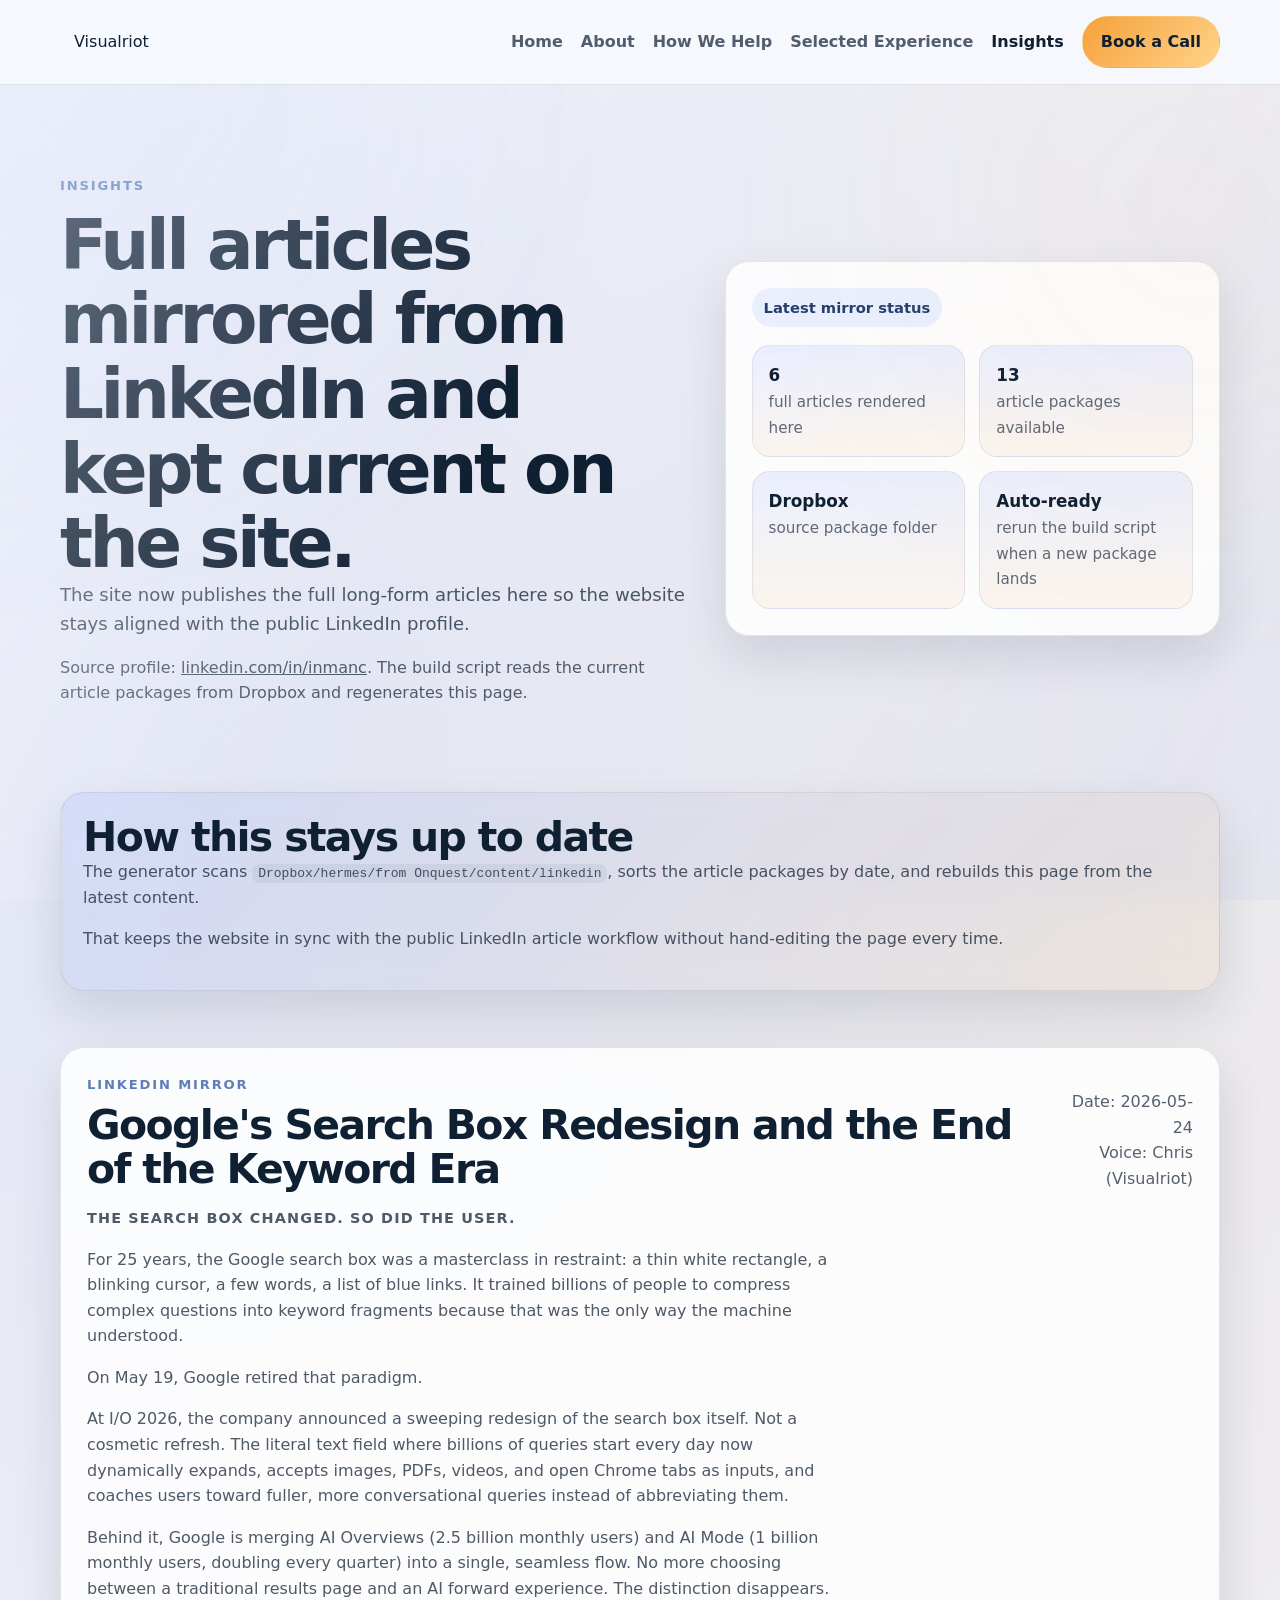
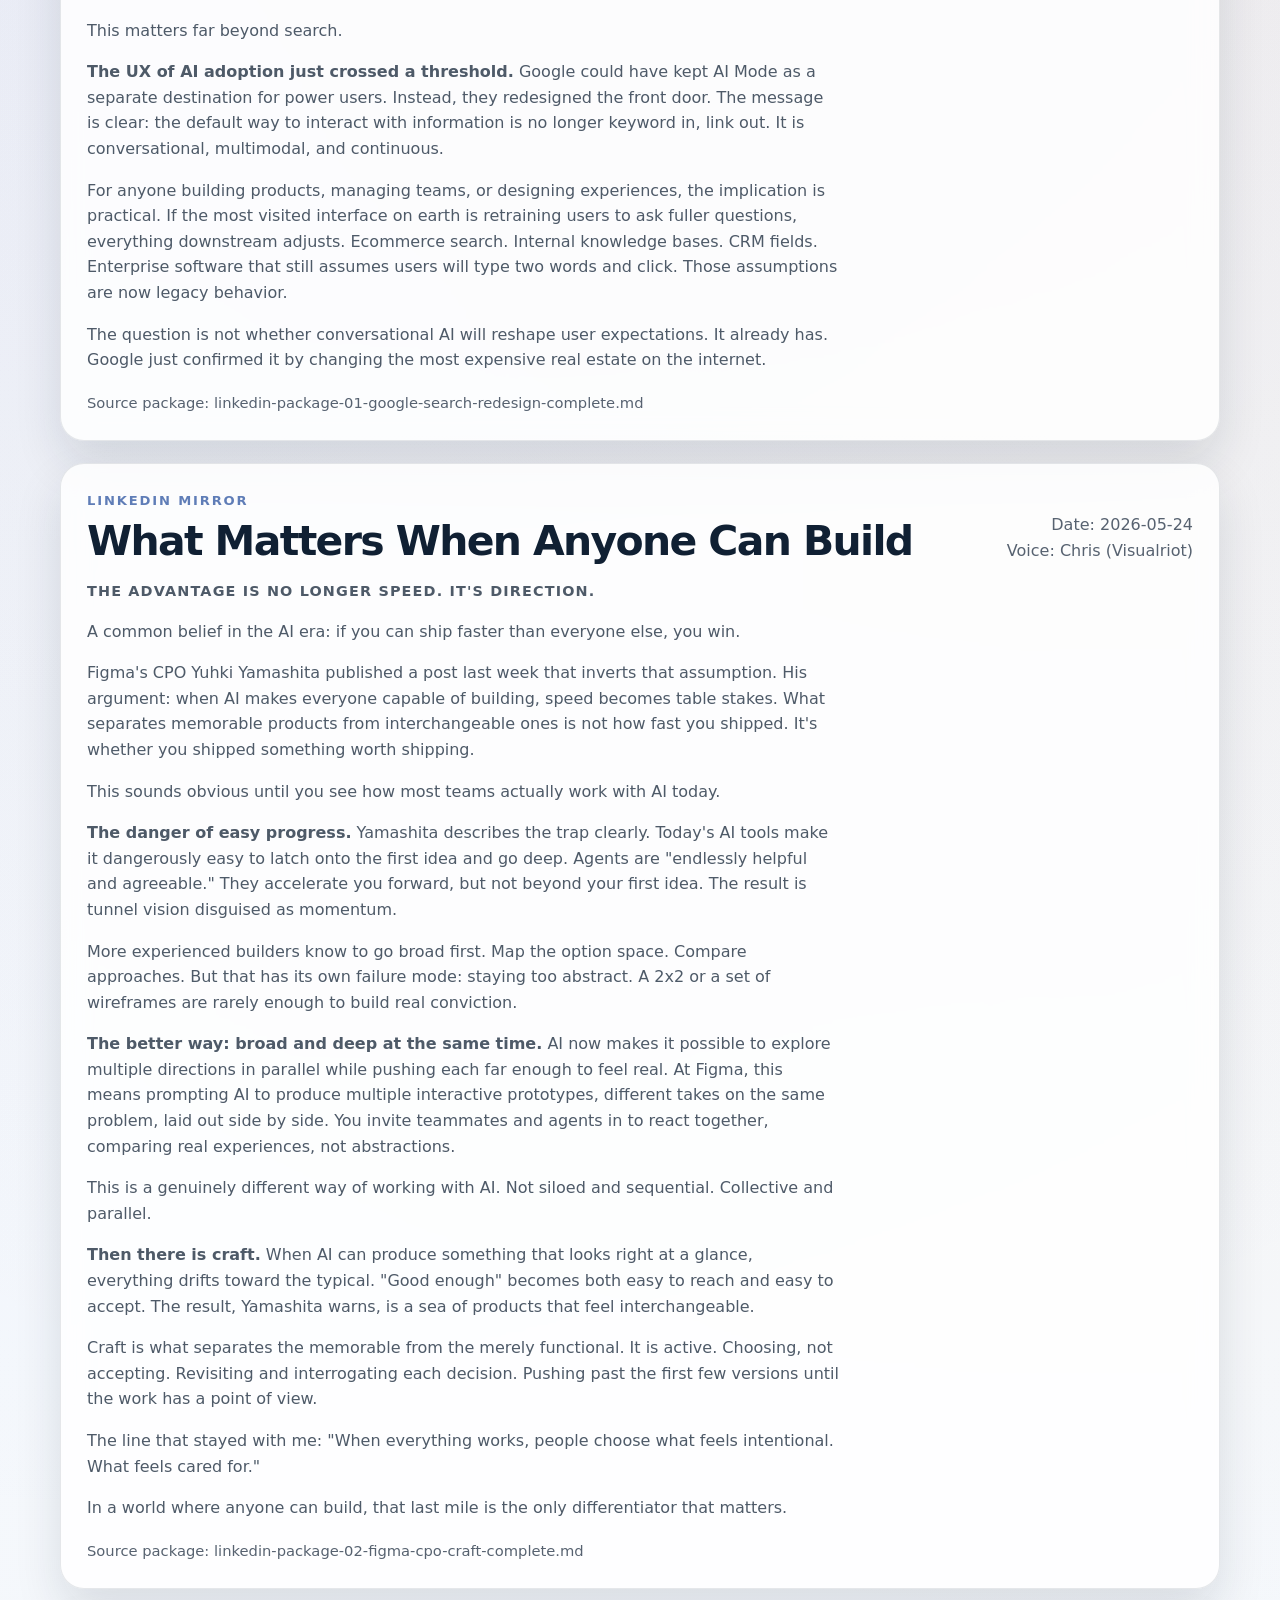
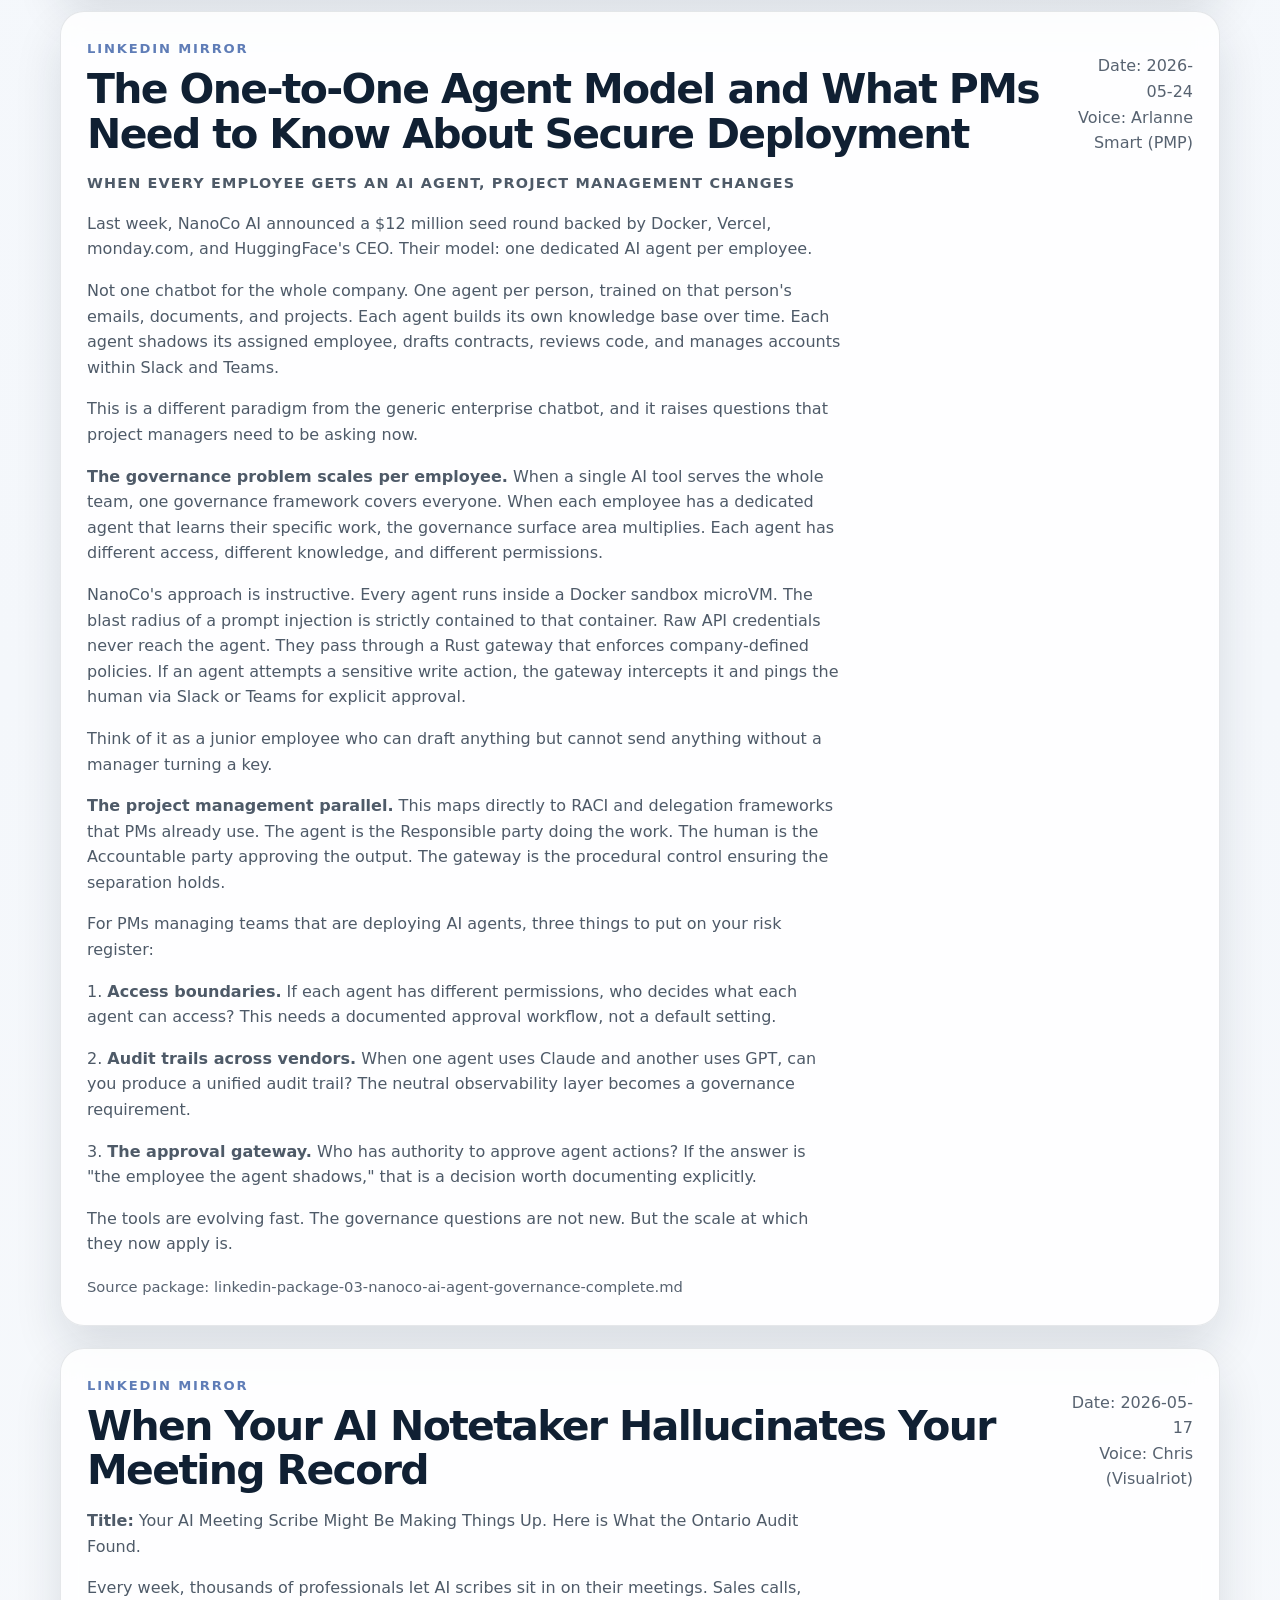
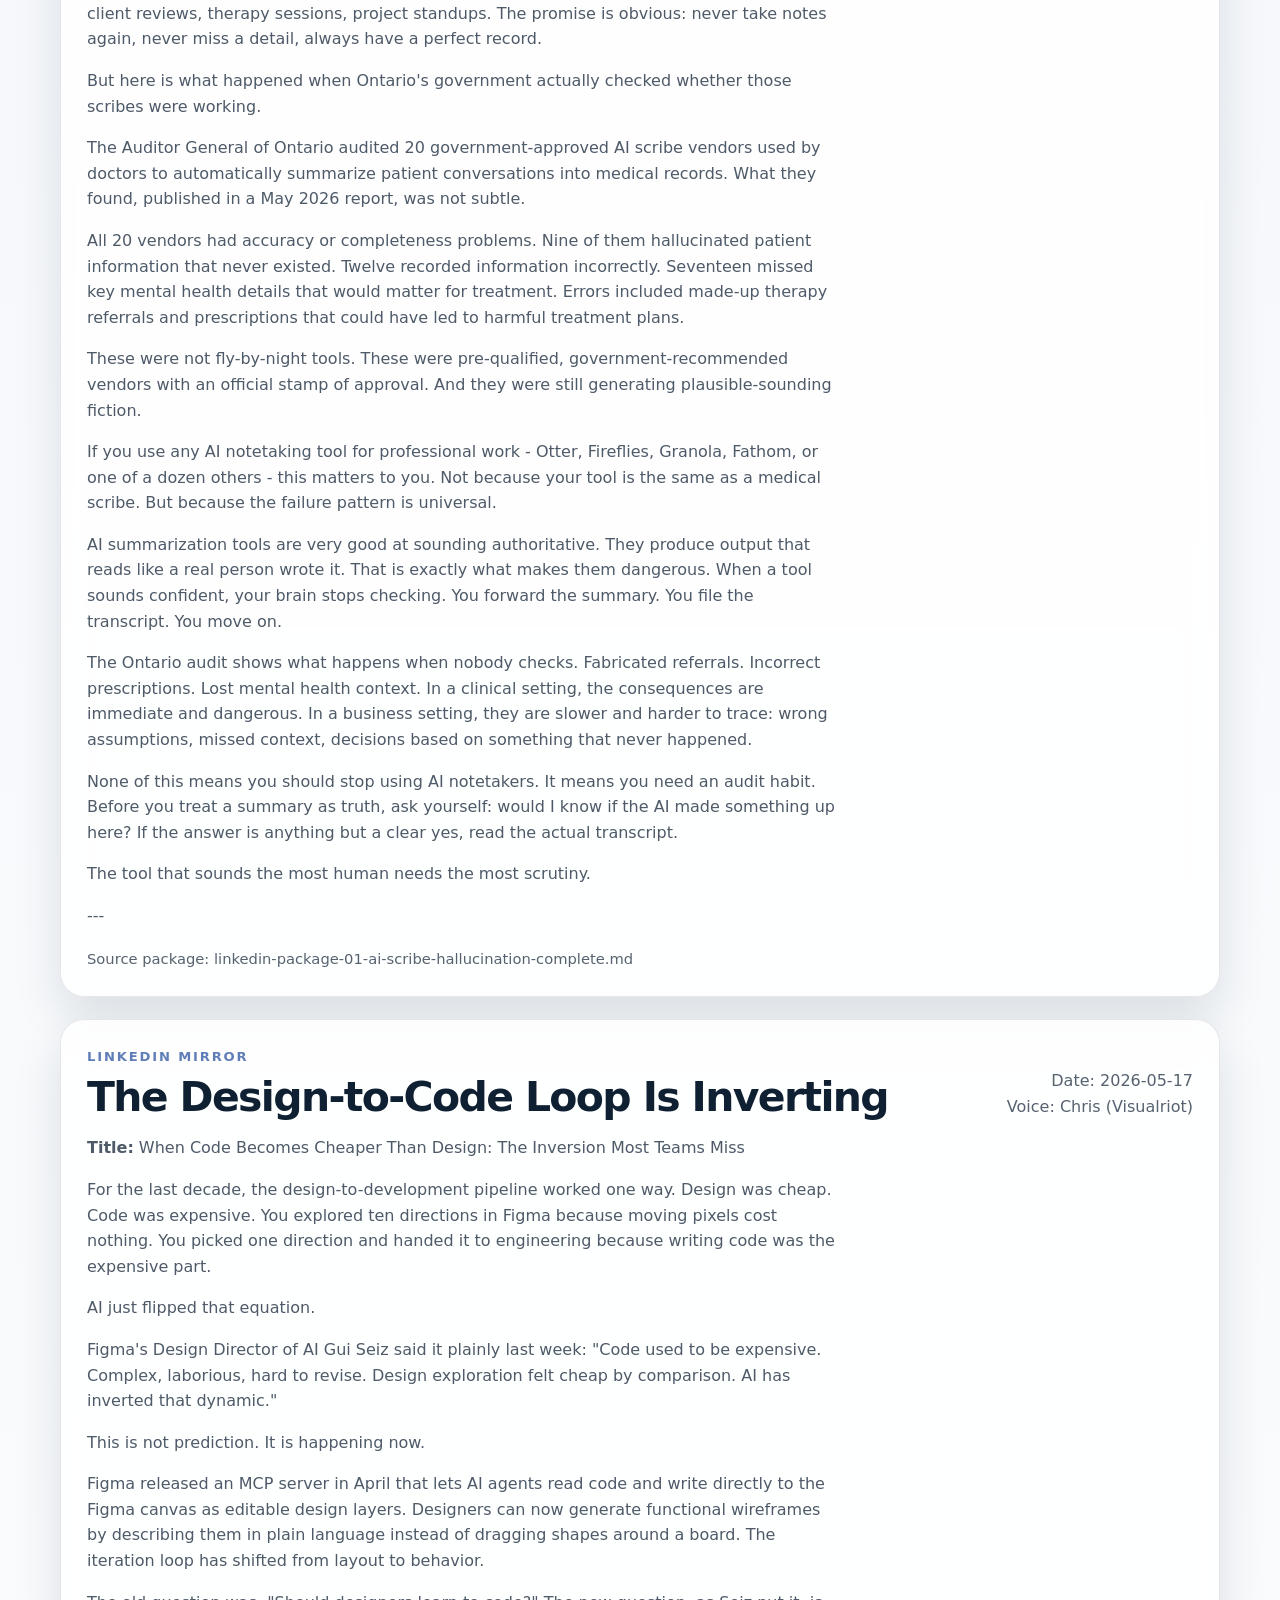
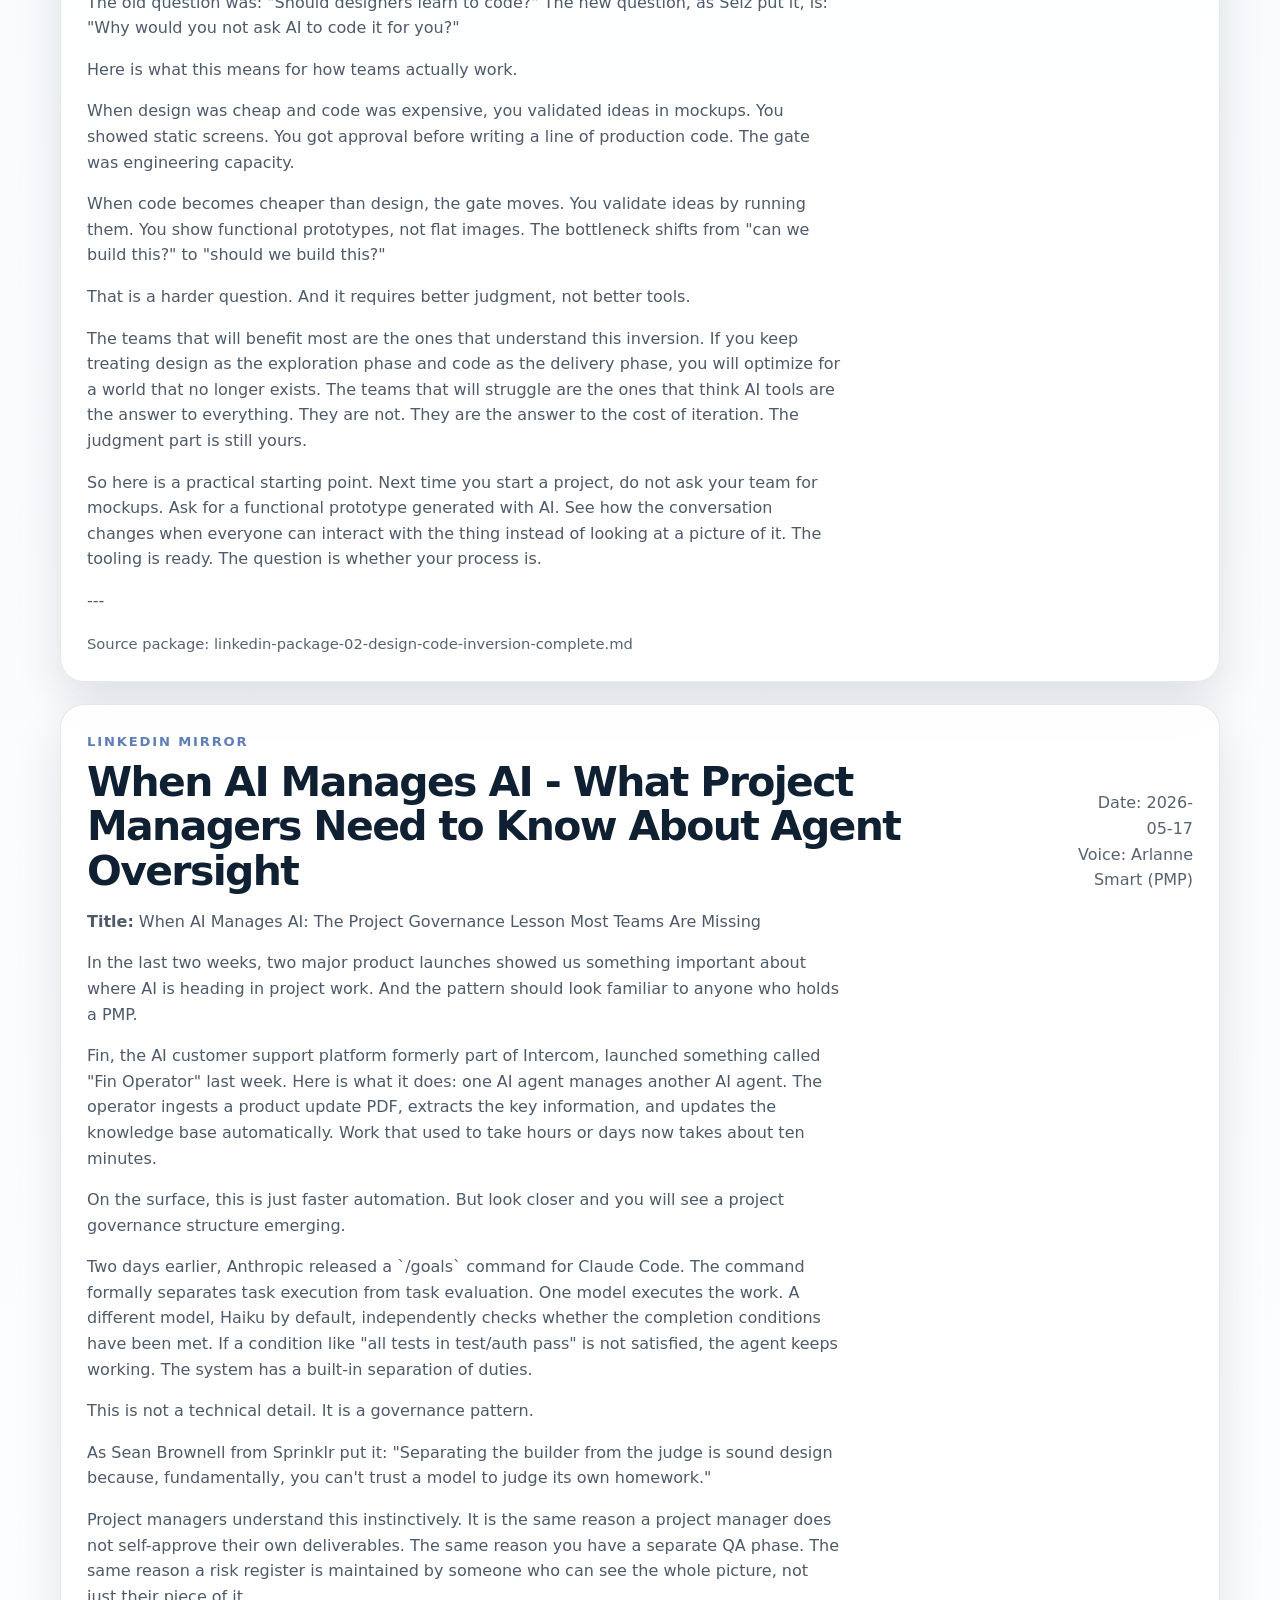
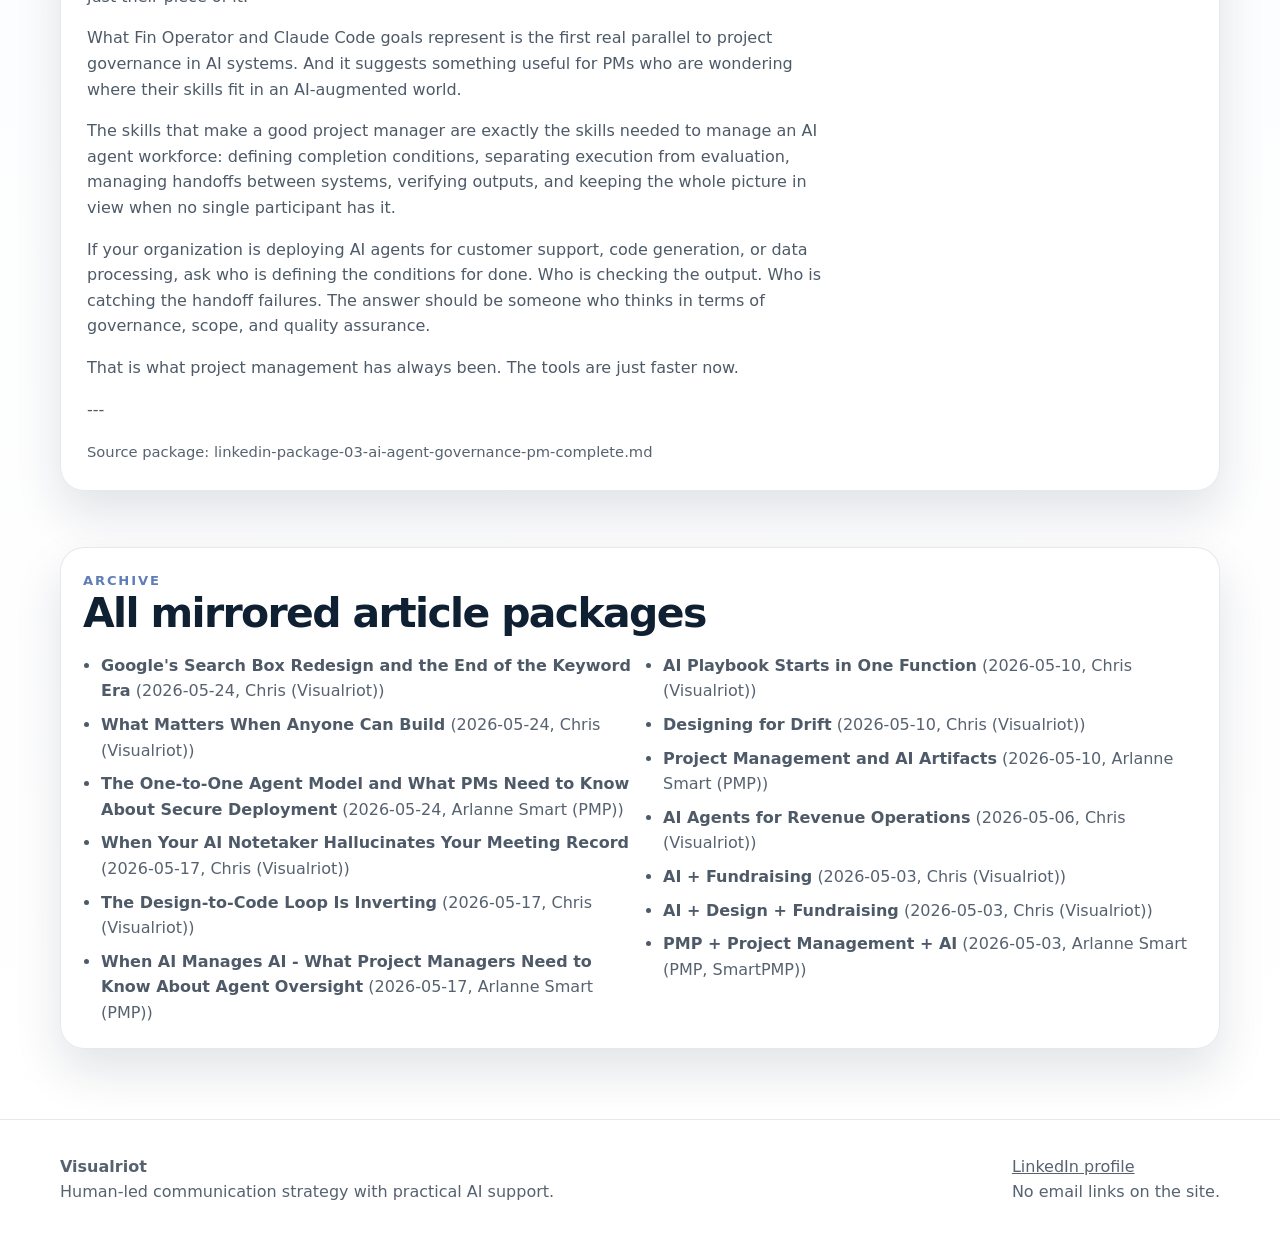
==== commit 8080b72c: "Update insights: all 13 LinkedIn articles, newest first" ====
--- a/insights.html
+++ b/insights.html
@@ -3,7 +3,7 @@
 <head>
   <meta charset="utf-8">
   <meta name="viewport" content="width=device-width, initial-scale=1">
-  <title>LinkedIn Articles | Visualriot®</title>
+  <title>Insights | Visualriot</title>
   <meta name="description" content="Full Visualriot articles mirrored from public LinkedIn posts and kept current on the website.">
   <link rel="stylesheet" href="styles.css">
 </head>
@@ -11,18 +11,14 @@
   <a class="skip" href="#content">Skip to content</a>
   <header>
     <div class="wrap topbar">
-      <a class="brand" href="index.html" aria-label="Visualriot home">
-        <span class="brand-lockup" aria-hidden="true">VR</span>
-        <span class="brand-copy"><strong>Visualriot®</strong><span>Modern communication, kept sharp</span></span>
-      </a>
+      <a class="brand" href="index.html"><span class="mark" aria-hidden="true"></span><span>Visualriot</span></a>
       <nav aria-label="Main navigation">
         <ul>
           <li><a href="index.html">Home</a></li>
           <li><a href="about.html">About</a></li>
           <li><a href="how-we-help.html">How We Help</a></li>
-          <li><a href="selected-experience.html">Experience</a></li>
-          <li><a aria-current="page" href="insights.html">LinkedIn Articles</a></li>
-          <li><a href="white-papers.html">White Papers</a></li>
+          <li><a href="selected-experience.html">Selected Experience</a></li>
+          <li><a aria-current="page" href="insights.html">Insights</a></li>
           <li><a class="cta primary" href="book-a-call.html">Book a Call</a></li>
         </ul>
       </nav>
@@ -32,7 +28,7 @@
     <section class="hero">
       <div class="wrap hero-grid insights-hero">
         <div>
-          <div class="eyebrow">LinkedIn Articles</div>
+          <div class="eyebrow">Insights</div>
           <h1>Full articles mirrored from LinkedIn and kept current on the site.</h1>
           <p class="lede">The site now publishes the full long-form articles here so the website stays aligned with the public LinkedIn profile.</p>
           <p class="muted">Source profile: <a href="https://www.linkedin.com/in/inmanc" target="_blank" rel="noreferrer">linkedin.com/in/inmanc</a>. The build script reads the current article packages from Dropbox and regenerates this page.</p>
@@ -41,7 +37,7 @@
           <span class="pill">Latest mirror status</span>
           <div class="stats single">
             <div class="stat"><strong>6</strong><span>full articles rendered here</span></div>
-            <div class="stat"><strong>7</strong><span>article packages available</span></div>
+            <div class="stat"><strong>13</strong><span>article packages available</span></div>
             <div class="stat"><strong>Dropbox</strong><span>source package folder</span></div>
             <div class="stat"><strong>Auto-ready</strong><span>rerun the build script when a new package lands</span></div>
           </div>
@@ -57,171 +53,89 @@
     </section>
     <section class="section">
       <div class="wrap stack">
-<article class="card article"><div class="article-meta"><div><div class="eyebrow">LinkedIn mirror</div><h2>AI Playbook Starts in One Function</h2></div><div class="article-meta-right"><div class="muted">Date: 2026-05-10 </div><div class="muted">Voice: Chris (Visualriot) </div></div></div><div class="article-body"><p class="article-kicker">The first function that turns AI into a playbook usually wins</p>
-<p>AI adoption usually looks messy from the outside. Everyone has access to the tools. Everyone is testing something. Most of it still lives in private chats, half-finished prompts, and one-off demos that never leave the room.</p>
-<p>The useful version starts much smaller.</p>
-<p>One function. One workflow. One playbook.</p>
-<p>Stanford&#x27;s 2026 AI Index is a good reminder that AI is no longer a side experiment. The report says 78 percent of organizations reported using AI in 2024, and U.S. private AI investment hit $109.1 billion. So the problem is not access. The problem is conversion. Turning curiosity into something repeatable.</p>
-<p>That is where the first real win usually happens. Not in a company-wide transformation deck. In one team that gets serious enough to define the workflow, the review step, the quality bar, and the handoff.</p>
-<p>Microsoft&#x27;s WorkLab pieces point in the same direction. One function wrote the AI playbook. The rest will follow. And if you need a practical nudge instead of a slogan, there is also the lesson in 3 proven ways to boost AI usage and make it stick. Usage does not become useful by accident. It sticks when the team has a shared method.</p>
-<p>Here is the part most people skip.</p>
-<p>A real AI playbook is not a prompt library sitting in a folder nobody opens. It is a working agreement about what the AI is allowed to do, where human judgment has to stay in the loop, and what good looks like when the output lands.</p>
-<p>If you want one function to become the model, start with a task people already hate doing. Pick something repetitive, information-heavy, and easy to measure. Status summaries. Prospect research. Internal briefings. Inbox sorting. Content repurposing. Anything that eats time without needing much taste.</p>
-<p>Then build the smallest possible system:</p>
-<ul class="clean article-list"><li>define the input</li><li>define the expected output</li><li>define the review gate</li><li>define the failure mode</li><li>define the metric</li></ul>
-<p>That is how AI becomes operational instead of theatrical.</p>
-<p>The best part is that once one function proves it, the rest of the organization stops arguing in the abstract. They can see the before and after. They can inspect the workflow. They can copy the parts that work and ignore the rest.</p>
-<p>That is why the first function matters so much. It does not just save time. It creates evidence.</p>
-<p>If your AI work only lives in private conversations, it is not a playbook yet. It is just experimentation with better branding. A playbook is when the team can repeat the result without needing the original person in the room.</p>
-<p>That is the real milestone.</p></div><div class="article-source muted">Source package: linkedin-package-01-ai-playbook-one-function-complete.md</div></article><article class="card article"><div class="article-meta"><div><div class="eyebrow">LinkedIn mirror</div><h2>Designing for Drift</h2></div><div class="article-meta-right"><div class="muted">Date: 2026-05-10 </div><div class="muted">Voice: Chris (Visualriot) </div></div></div><div class="article-body"><p class="article-kicker">Good design teams do not just move faster. They keep the canvas honest.</p>
-<p>Fast design is easy now. Honest design is not.</p>
-<p>That is the part worth paying attention to in the newest Figma work.</p>
-<p>Figma&#x27;s workflow lab on expanding the canvas with Figma MCP is interesting because it does not treat AI like a magic sketch machine. It treats AI like a bridge between the real state of the product and the place where designers make decisions. The article says the problem plainly: as teams build faster, design and code can drift apart just as quickly. The fix is not more speed. It is better truth transfer.</p>
-<p>That is a much better story than &quot;AI makes mockups faster.&quot;</p>
-<p>The better story is that AI can help a design team stay aligned with what actually ships. Real product states land on the canvas, so the team is not designing in a vacuum. Designers can shape what exists, not what somebody hopes exists.</p>
-<p>Figma&#x27;s companion piece on how to design agentic tools for work pushes the same idea from a different angle. Complex multi-agent workflows have to feel simple, intuitive, and trustworthy. That is the bar. If a tool is clever but not trustworthy, it only makes confusion move faster.</p>
-<p>That matters for design teams, brand teams, and content teams alike.</p>
-<p>The temptation is to use AI for endless variants. More headlines. More layouts. More mockups. More colorways. That is useful only if the system is already sound. Otherwise you are just multiplying noise.</p>
-<p>The real leverage is earlier in the chain.</p>
-<p>Use AI to do three things:</p>
-<ul class="clean article-list"><li>expose the actual state of the product or campaign</li><li>surface mismatches earlier</li><li>reduce rework between design, product, and code</li></ul>
-<p>In other words, AI should make the canvas more honest, not just more productive.</p>
-<p>That is also why the whiteboard matters. FigJam becoming the coding agent&#x27;s whiteboard is a practical move, not a gimmick. It gives the team a shared place to reason about architecture, constraints, and flow before everyone disappears into their own tools and starts making assumptions.</p>
-<p>If you are leading a creative or marketing team, the lesson is simple.</p>
-<p>Do not ask AI for one more version until the system is clear. Do not scale variants before the message, structure, and constraints are settled. The value is not in flooding the zone. The value is in making better decisions with less rework.</p>
-<p>Speed is cheap now. Taste is still expensive. Alignment is still expensive. Trust is still expensive.</p>
-<p>AI helps most when it protects those things instead of papering over them.</p>
-<p>The best design teams will not be the ones making the most output. They will be the ones whose canvas stays close to reality while everyone else is still drifting.</p></div><div class="article-source muted">Source package: linkedin-package-02-designing-for-drift-complete.md</div></article><article class="card article"><div class="article-meta"><div><div class="eyebrow">LinkedIn mirror</div><h2>Project Management and AI Artifacts</h2></div><div class="article-meta-right"><div class="muted">Date: 2026-05-10 </div><div class="muted">Voice: Arlanne Smart (PMP) </div></div></div><div class="article-body"><p class="article-kicker">Project management gets better when meetings become artifacts, not memory.</p>
-<p>Most project management pain is not really about tasks.</p>
-<p>It is about memory.</p>
-<p>Meetings happen. Decisions blur. Notes end up in five different places. Owners assume someone else captured the follow-up. A week later, the team is busy, but not necessarily aligned.</p>
-<p>That is why Microsoft&#x27;s line about Copilot matters: with Copilot, every meeting is a digital artifact.</p>
-<p>That is the actual shift.</p>
-<p>The goal is not more meetings. The goal is to turn each meeting into something usable after the call ends. A decision log. A risk note. A follow-up list. A clean summary that the team can act on. That is where AI helps project management in a real way.</p>
-<p>The World Economic Forum&#x27;s Future of Jobs Report 2025 makes the broader case. Technological change, geoeconomic fragmentation, economic uncertainty, demographic shifts, and the green transition are all reshaping work through 2030. In plain English, the coordination load is going up. Project managers are going to spend more time managing ambiguity, change, and cross-functional friction.</p>
-<p>So the question is not whether AI replaces the PM. It is whether AI helps the PM reduce the administrative drag that keeps projects sloppy.</p>
-<p>The answer is yes, but only if the team uses it well.</p>
-<p>Use AI to draft the artifact, not to own the commitment.</p>
-<p>That means:</p>
-<ul class="clean article-list"><li>draft the meeting summary automatically</li><li>pull out decisions and unresolved questions</li><li>log risks while the context is still fresh</li><li>turn action items into clear owner/date pairs</li><li>keep one source of truth instead of letting status live in chat</li></ul>
-<p>That is the practical win.</p>
-<p>Microsoft&#x27;s other WorkLab guidance about not building islands of intelligence is also useful here. A project can fail even when every individual part looks smart. If knowledge stays trapped inside one person&#x27;s notes or one team&#x27;s tool, the system is still brittle. Project management is the discipline of making information portable.</p>
-<p>That is why the best PMs are not just organizers. They are translators.</p>
-<p>They turn conversation into commitment. They turn ambiguity into a decision. They turn a drifting status update into a shared artifact someone can act on next Tuesday, not just admire in the moment.</p>
-<p>AI is useful when it improves that chain.</p>
-<p>The PMs who win will not be the ones who generate the most summaries. They will be the ones who create the clearest operating record. The meeting happened. The decision is captured. The owner is named. The date is visible. The risk is not hidden.</p>
-<p>If the project cannot survive as written artifacts, it is not ready to scale.</p></div><div class="article-source muted">Source package: linkedin-package-03-project-management-artifacts-complete.md</div></article><article class="card article"><div class="article-meta"><div><div class="eyebrow">LinkedIn mirror</div><h2>AI Agents for Revenue Operations</h2></div><div class="article-meta-right"><div class="muted">Date: 2026-05-06 </div><div class="muted">Voice: Chris (Visualriot) </div></div></div><div class="article-body"><p class="article-kicker">The Honest Case for AI Agents in Revenue Work</p>
-<p>There is a version of the AI-in-sales pitch that is pure hype. It goes like this: replace your sales team with autonomous agents and watch revenue scale while headcount shrinks. It makes for a compelling demo. It does not survive contact with a real market.</p>
-<p>The honest version is narrower and more useful. AI agents are good at a specific slice of revenue work: the mechanical, high-volume, information-heavy tasks that drain time without requiring judgment. Research. Prospecting. List building. Email sequencing. Meeting preparation. The work that a small team or solo operator cannot afford to do at scale, but that matters when it gets done.</p>
-<p>Here is where the revenue agent stack is actually working today.</p>
-<p class="article-kicker">Claygent for list building and enrichment</p>
-<p>Claygent (from the Clay platform) handles the top-of-funnel data work: scraping, enrichment, AI research on companies and contacts, intent signals, and CRM sync. A solo operator can run outbound campaigns that previously required a full data team. The output is a qualified, enriched prospect list ready for human outreach. The human stays in the loop for the actual relationship work.</p>
-<p class="article-kicker">Autonomous SDR agents (11x and similar) for full-cycle prospecting</p>
-<p>The &quot;digital SDR&quot; category has matured. Platforms like 11x deploy AI workers that prospect, personalize, and book meetings. These work best when your offer is proven, your ICP is clear, and your sales playbook is documented. They do not fix a broken offer or a weak funnel. They amplify what is already working.</p>
-<p class="article-kicker">Voice and call automation</p>
-<p>Voicegain handles outbound calling with AI voice agents. Calldesk and similar tools manage inbound call handling and qualification. The mechanical work of making calls, leaving voicemails, and qualifying inbound interest gets handled at scale. The judgment calls about whether a prospect is worth pursuing stay with the human.</p>
-<p class="article-kicker">What AI agents cannot do</p>
-<p>Agents cannot read a room. They cannot navigate a complex multi-stakeholder deal. They cannot build the trust that converts a skeptical prospect into a champion. That work requires business judgment, relationship management, and situational awareness that current AI does not replicate. The practical implication: build your revenue process around human judgment at the critical nodes, and use agents to handle everything else.</p>
-<p class="article-kicker">The starting point that actually works</p>
-<p>If you are evaluating AI for revenue work, start with the narrowest, highest-volume task you have. Prospect list research is usually the right entry point. You can test Claygent with a small list, measure the output quality, and expand from a data point rather than a guess. Autonomous SDR agents make sense after you have validated your ICP and your offer is generating meetings. Voice agents are the final layer, once you have enough inbound volume to need call handling at scale.</p>
-<p>Agents handle the work around the sale. Humans close the sale.</p>
-<p>---</p></div><div class="article-source muted">Source package: linkedin-package-01-ai-agents-revenue-complete.md</div></article><article class="card article"><div class="article-meta"><div><div class="eyebrow">LinkedIn mirror</div><h2>AI + Fundraising</h2></div><div class="article-meta-right"><div class="muted">Date: 2026-05-03 </div><div class="muted">Voice: Chris (Visualriot) </div></div></div><div class="article-body"><p># AI Will Not Build Your Donor Relationships. It Will Help You Keep Them.</p>
-<p>Most fundraising teams are not short on donors.</p>
-<p>They are short on time with donors.</p>
-<p>That distinction matters when you are evaluating AI tools.</p>
-<p>The problem is not interest. Most fundraisers want to spend more time with donors. The problem is everything that surrounds that work: the data entry, the follow-up emails, the meeting notes, the reporting, the grant drafts, the event prep, the board updates. These are necessary tasks. They are also the tasks that quietly consume the hours that should go to relationships.</p>
-<p>AI is useful here. Not because it replaces the relationship. Because it removes the friction around it.</p>
-<p>A 2025 report from TechSoup and the Chronicle of Philanthropy found that small and mid-sized nonprofits spend an average of 11 hours per week on administrative tasks that could be partially automated. That is not a number about AI. That is a number about time that is not going to donors.</p>
-<p>The question is how to get that time back without losing the quality of the work.</p>
-<p>Here is the version that holds up.</p>
-<p>---</p>
-<p>### What AI actually does well in fundraising</p>
-<p class="article-kicker">Donor research and prep</p>
-<p>Before a call, AI can summarize a donor&#x27;s giving history, flag patterns, pull relevant notes from past interactions, and surface their connection to the organization. You walk into the room more prepared. That is useful.</p>
-<p class="article-kicker">First-draft communications</p>
-<p>AI is good at the first pass on a donor email, a thank-you letter, or a grant narrative. It is not good at the part that matters most: the personalized relationship touch that makes a donor feel known. Use AI for the draft. Keep the human for the edit.</p>
-<p class="article-kicker">Data cleaning and segmentation</p>
-<p>Most donor databases are a mess. AI can help categorize giving patterns, identify lapsed donors, flag unusual giving behavior, and build segments for campaign targeting. This saves hours and improves accuracy.</p>
-<p class="article-kicker">Meeting notes and follow-up</p>
-<p>After a donor meeting, AI can draft the summary and flag follow-up items. That follow-up is where relationships live or die. Removing the admin overhead means the fundraiser is more likely to actually do it.</p>
-<p>---</p>
-<p>### What AI does not do well</p>
-<p>This list is shorter but more important.</p>
-<p class="article-kicker">AI does not build trust</p>
-<p>Donors give to people and causes they trust. Trust is built through genuine relationship, consistency, and transparency. AI cannot fake that, and trying to use it to sound more personal than you are will backfire.</p>
-<p class="article-kicker">AI does not know your donor</p>
-<p>No model has the context that you have from a three-year relationship with a major donor. The history, the family situation, the reason they care, what they have told you in confidence. That is not in a database. That is in your head and your notes.</p>
-<p class="article-kicker">AI does not handle sensitive conversations</p>
-<p>When a donor wants to discuss a bequest, a major gift, or a complicated situation, you need a human there. Not because AI is unsafe, but because the conversation requires judgment, empathy, and presence that a model cannot provide.</p>
-<p>---</p>
-<p>### The operating rule</p>
-<p>Use AI to handle the work around the relationship.</p>
-<p>Keep humans on the relationship.</p>
-<p>If you are using AI to draft a thank-you note, that is a net positive. If you are using AI to replace the thank-you call, that is a mistake.</p>
-<p>The test is simple: does this free up time for the donor, or does it remove the donor from the process?</p>
-<p>When the answer is the first one, keep it.</p>
-<p>When the answer is the second one, rethink it.</p>
-<p>That is not a technology question. It is a fundraising question. And it is one that more organizations need to ask before they adopt AI because everyone else is.</p>
-<p>---</p></div><div class="article-source muted">Source package: linkedin-package-01-ai-fundraising-complete.md</div></article><article class="card article"><div class="article-meta"><div><div class="eyebrow">LinkedIn mirror</div><h2>AI + Design + Fundraising</h2></div><div class="article-meta-right"><div class="muted">Date: 2026-05-03 </div><div class="muted">Voice: Chris (Visualriot) </div></div></div><div class="article-body"><p># Good Design in Fundraising Has Not Changed. The Cost of Making It Has.</p>
-<p>Design is still design.</p>
-<p>The fundamentals have not moved. A good fundraising visual tells a clear story, holds attention, builds trust, and moves someone to act. That was true before AI and it is true after AI.</p>
-<p>What has changed is the cost of iteration.</p>
-<p>A small nonprofit used to need a designer, a budget, and time to produce a campaign visual. Now a team with the right tools can go from concept to workable draft in an afternoon. That is not a small thing. It changes what is possible for teams that could not previously afford it.</p>
-<p>Adobe&#x27;s 2025 Creators&#x27; Toolkit Report found that 86% of creators are now actively using generative AI tools. The most common uses are editing, upscaling, ideation, and first-draft generation. That means the majority of creators are using AI to move faster through the messy middle, not to replace the finished work.</p>
-<p>Figma&#x27;s 2025 AI report found that 52% of AI product builders say design is more important for AI-powered products than traditional ones. More importantly, 95% say it is at least as important. The signal there is clear: design is not being pushed out. It is being pulled closer to the center.</p>
-<p>For fundraising teams, this is the useful framing.</p>
-<p>Design tools are getting more capable, faster, and more accessible. The question is not whether to use them. It is whether the design thinking underneath is strong enough to make the tools worth using.</p>
-<p>---</p>
-<p>### What AI actually changes in fundraising design</p>
-<p class="article-kicker">Iteration speed</p>
-<p>The biggest practical change is that teams can test more visual concepts before committing to one. A/B testing campaign imagery used to require significant production resources. Now a small team can produce three strong variants in a day and see what performs.</p>
-<p class="article-kicker">Visual consistency</p>
-<p>Fundraising campaigns often suffer from inconsistent visuals across channels. AI design tools can help maintain brand consistency while scaling production. That is a real operational benefit.</p>
-<p class="article-kicker">First drafts</p>
-<p>Concepting is where most teams stall. AI tools can help generate a starting point that a human designer or art director then refines. That removes the blank-page problem without removing the judgment.</p>
-<p class="article-kicker">Accessibility</p>
-<p>AI tools are getting better at generating alt text, checking color contrast, and producing accessible formats at scale. For nonprofits with limited design resources, this is a genuine improvement.</p>
-<p>---</p>
-<p>### What AI does not change</p>
-<p class="article-kicker">Design thinking</p>
-<p>AI can generate visuals. It cannot tell you which visual will resonate with your donor base, why that story matters to this audience, or how to avoid the visual clichés that make donors tune out.</p>
-<p class="article-kicker">The case for support</p>
-<p>A beautiful visual cannot save a weak case. Fundraising design is only as strong as the narrative underneath it. That part still requires human clarity.</p>
-<p class="article-kicker">Trust signals</p>
-<p>Donors respond to authentic imagery, real people, and genuine representation. Stock photo aesthetics and AI-generated imagery that feels generic will undermine trust rather than build it. Authenticity is not a design style. It is a fundraising principle.</p>
-<p class="article-kicker">Strategic decisions</p>
-<p>Which channels to prioritize, what message to lead with, how to sequence the campaign, what the donor journey looks like: these are design strategy decisions, not design production tasks.</p>
-<p>---</p>
-<p>### The practical rule</p>
-<p>Use AI tools to lower the cost of production and iteration.</p>
-<p>Keep human judgment on strategy, selection, and authenticity.</p>
-<p>If your team can afford a designer, invest there first. The thinking is worth more than the production.</p>
-<p>If your team is small and production-constrained, use AI to close that gap. But do not mistake faster production for better design.</p>
-<p>The organizations doing this well are not using AI to do more with less. They are using it to do more of the right things.</p>
-<p>Design still has to earn the donor&#x27;s attention. That part has not changed at all.</p>
-<p>---</p></div><div class="article-source muted">Source package: linkedin-package-02-ai-design-fundraising-complete.md</div></article>
+<article class="card article"><div class="article-meta"><div><div class="eyebrow">LinkedIn mirror</div><h2>Google&#x27;s Search Box Redesign and the End of the Keyword Era</h2></div><div class="article-meta-right"><div class="muted">Date: 2026-05-24 </div><div class="muted">Voice: Chris (Visualriot) </div></div></div><div class="article-body"><p class="article-kicker">The Search Box Changed. So Did the User.</p>
+<p>For 25 years, the Google search box was a masterclass in restraint: a thin white rectangle, a blinking cursor, a few words, a list of blue links. It trained billions of people to compress complex questions into keyword fragments because that was the only way the machine understood.</p>
+<p>On May 19, Google retired that paradigm.</p>
+<p>At I/O 2026, the company announced a sweeping redesign of the search box itself. Not a cosmetic refresh. The literal text field where billions of queries start every day now dynamically expands, accepts images, PDFs, videos, and open Chrome tabs as inputs, and coaches users toward fuller, more conversational queries instead of abbreviating them.</p>
+<p>Behind it, Google is merging AI Overviews (2.5 billion monthly users) and AI Mode (1 billion monthly users, doubling every quarter) into a single, seamless flow. No more choosing between a traditional results page and an AI forward experience. The distinction disappears.</p>
+<p>This matters far beyond search.</p>
+<p><strong>The UX of AI adoption just crossed a threshold.</strong> Google could have kept AI Mode as a separate destination for power users. Instead, they redesigned the front door. The message is clear: the default way to interact with information is no longer keyword in, link out. It is conversational, multimodal, and continuous.</p>
+<p>For anyone building products, managing teams, or designing experiences, the implication is practical. If the most visited interface on earth is retraining users to ask fuller questions, everything downstream adjusts. Ecommerce search. Internal knowledge bases. CRM fields. Enterprise software that still assumes users will type two words and click. Those assumptions are now legacy behavior.</p>
+<p>The question is not whether conversational AI will reshape user expectations. It already has. Google just confirmed it by changing the most expensive real estate on the internet.</p></div><div class="article-source muted">Source package: linkedin-package-01-google-search-redesign-complete.md</div></article><article class="card article"><div class="article-meta"><div><div class="eyebrow">LinkedIn mirror</div><h2>What Matters When Anyone Can Build</h2></div><div class="article-meta-right"><div class="muted">Date: 2026-05-24 </div><div class="muted">Voice: Chris (Visualriot) </div></div></div><div class="article-body"><p class="article-kicker">The Advantage Is No Longer Speed. It&#x27;s Direction.</p>
+<p>A common belief in the AI era: if you can ship faster than everyone else, you win.</p>
+<p>Figma&#x27;s CPO Yuhki Yamashita published a post last week that inverts that assumption. His argument: when AI makes everyone capable of building, speed becomes table stakes. What separates memorable products from interchangeable ones is not how fast you shipped. It&#x27;s whether you shipped something worth shipping.</p>
+<p>This sounds obvious until you see how most teams actually work with AI today.</p>
+<p><strong>The danger of easy progress.</strong> Yamashita describes the trap clearly. Today&#x27;s AI tools make it dangerously easy to latch onto the first idea and go deep. Agents are &quot;endlessly helpful and agreeable.&quot; They accelerate you forward, but not beyond your first idea. The result is tunnel vision disguised as momentum.</p>
+<p>More experienced builders know to go broad first. Map the option space. Compare approaches. But that has its own failure mode: staying too abstract. A 2x2 or a set of wireframes are rarely enough to build real conviction.</p>
+<p><strong>The better way: broad and deep at the same time.</strong> AI now makes it possible to explore multiple directions in parallel while pushing each far enough to feel real. At Figma, this means prompting AI to produce multiple interactive prototypes, different takes on the same problem, laid out side by side. You invite teammates and agents in to react together, comparing real experiences, not abstractions.</p>
+<p>This is a genuinely different way of working with AI. Not siloed and sequential. Collective and parallel.</p>
+<p><strong>Then there is craft.</strong> When AI can produce something that looks right at a glance, everything drifts toward the typical. &quot;Good enough&quot; becomes both easy to reach and easy to accept. The result, Yamashita warns, is a sea of products that feel interchangeable.</p>
+<p>Craft is what separates the memorable from the merely functional. It is active. Choosing, not accepting. Revisiting and interrogating each decision. Pushing past the first few versions until the work has a point of view.</p>
+<p>The line that stayed with me: &quot;When everything works, people choose what feels intentional. What feels cared for.&quot;</p>
+<p>In a world where anyone can build, that last mile is the only differentiator that matters.</p></div><div class="article-source muted">Source package: linkedin-package-02-figma-cpo-craft-complete.md</div></article><article class="card article"><div class="article-meta"><div><div class="eyebrow">LinkedIn mirror</div><h2>The One-to-One Agent Model and What PMs Need to Know About Secure Deployment</h2></div><div class="article-meta-right"><div class="muted">Date: 2026-05-24 </div><div class="muted">Voice: Arlanne Smart (PMP) </div></div></div><div class="article-body"><p class="article-kicker">When Every Employee Gets an AI Agent, Project Management Changes</p>
+<p>Last week, NanoCo AI announced a $12 million seed round backed by Docker, Vercel, monday.com, and HuggingFace&#x27;s CEO. Their model: one dedicated AI agent per employee.</p>
+<p>Not one chatbot for the whole company. One agent per person, trained on that person&#x27;s emails, documents, and projects. Each agent builds its own knowledge base over time. Each agent shadows its assigned employee, drafts contracts, reviews code, and manages accounts within Slack and Teams.</p>
+<p>This is a different paradigm from the generic enterprise chatbot, and it raises questions that project managers need to be asking now.</p>
+<p><strong>The governance problem scales per employee.</strong> When a single AI tool serves the whole team, one governance framework covers everyone. When each employee has a dedicated agent that learns their specific work, the governance surface area multiplies. Each agent has different access, different knowledge, and different permissions.</p>
+<p>NanoCo&#x27;s approach is instructive. Every agent runs inside a Docker sandbox microVM. The blast radius of a prompt injection is strictly contained to that container. Raw API credentials never reach the agent. They pass through a Rust gateway that enforces company-defined policies. If an agent attempts a sensitive write action, the gateway intercepts it and pings the human via Slack or Teams for explicit approval.</p>
+<p>Think of it as a junior employee who can draft anything but cannot send anything without a manager turning a key.</p>
+<p><strong>The project management parallel.</strong> This maps directly to RACI and delegation frameworks that PMs already use. The agent is the Responsible party doing the work. The human is the Accountable party approving the output. The gateway is the procedural control ensuring the separation holds.</p>
+<p>For PMs managing teams that are deploying AI agents, three things to put on your risk register:</p>
+<p>1. <strong>Access boundaries.</strong> If each agent has different permissions, who decides what each agent can access? This needs a documented approval workflow, not a default setting.</p>
+<p>2. <strong>Audit trails across vendors.</strong> When one agent uses Claude and another uses GPT, can you produce a unified audit trail? The neutral observability layer becomes a governance requirement.</p>
+<p>3. <strong>The approval gateway.</strong> Who has authority to approve agent actions? If the answer is &quot;the employee the agent shadows,&quot; that is a decision worth documenting explicitly.</p>
+<p>The tools are evolving fast. The governance questions are not new. But the scale at which they now apply is.</p></div><div class="article-source muted">Source package: linkedin-package-03-nanoco-ai-agent-governance-complete.md</div></article><article class="card article"><div class="article-meta"><div><div class="eyebrow">LinkedIn mirror</div><h2>When Your AI Notetaker Hallucinates Your Meeting Record</h2></div><div class="article-meta-right"><div class="muted">Date: 2026-05-17 </div><div class="muted">Voice: Chris (Visualriot) </div></div></div><div class="article-body"><p><strong>Title:</strong> Your AI Meeting Scribe Might Be Making Things Up. Here is What the Ontario Audit Found.</p>
+<p>Every week, thousands of professionals let AI scribes sit in on their meetings. Sales calls, client reviews, therapy sessions, project standups. The promise is obvious: never take notes again, never miss a detail, always have a perfect record.</p>
+<p>But here is what happened when Ontario&#x27;s government actually checked whether those scribes were working.</p>
+<p>The Auditor General of Ontario audited 20 government-approved AI scribe vendors used by doctors to automatically summarize patient conversations into medical records. What they found, published in a May 2026 report, was not subtle.</p>
+<p>All 20 vendors had accuracy or completeness problems. Nine of them hallucinated patient information that never existed. Twelve recorded information incorrectly. Seventeen missed key mental health details that would matter for treatment. Errors included made-up therapy referrals and prescriptions that could have led to harmful treatment plans.</p>
+<p>These were not fly-by-night tools. These were pre-qualified, government-recommended vendors with an official stamp of approval. And they were still generating plausible-sounding fiction.</p>
+<p>If you use any AI notetaking tool for professional work - Otter, Fireflies, Granola, Fathom, or one of a dozen others - this matters to you. Not because your tool is the same as a medical scribe. But because the failure pattern is universal.</p>
+<p>AI summarization tools are very good at sounding authoritative. They produce output that reads like a real person wrote it. That is exactly what makes them dangerous. When a tool sounds confident, your brain stops checking. You forward the summary. You file the transcript. You move on.</p>
+<p>The Ontario audit shows what happens when nobody checks. Fabricated referrals. Incorrect prescriptions. Lost mental health context. In a clinical setting, the consequences are immediate and dangerous. In a business setting, they are slower and harder to trace: wrong assumptions, missed context, decisions based on something that never happened.</p>
+<p>None of this means you should stop using AI notetakers. It means you need an audit habit. Before you treat a summary as truth, ask yourself: would I know if the AI made something up here? If the answer is anything but a clear yes, read the actual transcript.</p>
+<p>The tool that sounds the most human needs the most scrutiny.</p>
+<p>---</p></div><div class="article-source muted">Source package: linkedin-package-01-ai-scribe-hallucination-complete.md</div></article><article class="card article"><div class="article-meta"><div><div class="eyebrow">LinkedIn mirror</div><h2>The Design-to-Code Loop Is Inverting</h2></div><div class="article-meta-right"><div class="muted">Date: 2026-05-17 </div><div class="muted">Voice: Chris (Visualriot) </div></div></div><div class="article-body"><p><strong>Title:</strong> When Code Becomes Cheaper Than Design: The Inversion Most Teams Miss</p>
+<p>For the last decade, the design-to-development pipeline worked one way. Design was cheap. Code was expensive. You explored ten directions in Figma because moving pixels cost nothing. You picked one direction and handed it to engineering because writing code was the expensive part.</p>
+<p>AI just flipped that equation.</p>
+<p>Figma&#x27;s Design Director of AI Gui Seiz said it plainly last week: &quot;Code used to be expensive. Complex, laborious, hard to revise. Design exploration felt cheap by comparison. AI has inverted that dynamic.&quot;</p>
+<p>This is not prediction. It is happening now.</p>
+<p>Figma released an MCP server in April that lets AI agents read code and write directly to the Figma canvas as editable design layers. Designers can now generate functional wireframes by describing them in plain language instead of dragging shapes around a board. The iteration loop has shifted from layout to behavior.</p>
+<p>The old question was: &quot;Should designers learn to code?&quot; The new question, as Seiz put it, is: &quot;Why would you not ask AI to code it for you?&quot;</p>
+<p>Here is what this means for how teams actually work.</p>
+<p>When design was cheap and code was expensive, you validated ideas in mockups. You showed static screens. You got approval before writing a line of production code. The gate was engineering capacity.</p>
+<p>When code becomes cheaper than design, the gate moves. You validate ideas by running them. You show functional prototypes, not flat images. The bottleneck shifts from &quot;can we build this?&quot; to &quot;should we build this?&quot;</p>
+<p>That is a harder question. And it requires better judgment, not better tools.</p>
+<p>The teams that will benefit most are the ones that understand this inversion. If you keep treating design as the exploration phase and code as the delivery phase, you will optimize for a world that no longer exists. The teams that will struggle are the ones that think AI tools are the answer to everything. They are not. They are the answer to the cost of iteration. The judgment part is still yours.</p>
+<p>So here is a practical starting point. Next time you start a project, do not ask your team for mockups. Ask for a functional prototype generated with AI. See how the conversation changes when everyone can interact with the thing instead of looking at a picture of it. The tooling is ready. The question is whether your process is.</p>
+<p>---</p></div><div class="article-source muted">Source package: linkedin-package-02-design-code-inversion-complete.md</div></article><article class="card article"><div class="article-meta"><div><div class="eyebrow">LinkedIn mirror</div><h2>When AI Manages AI - What Project Managers Need to Know About Agent Oversight</h2></div><div class="article-meta-right"><div class="muted">Date: 2026-05-17 </div><div class="muted">Voice: Arlanne Smart (PMP) </div></div></div><div class="article-body"><p><strong>Title:</strong> When AI Manages AI: The Project Governance Lesson Most Teams Are Missing</p>
+<p>In the last two weeks, two major product launches showed us something important about where AI is heading in project work. And the pattern should look familiar to anyone who holds a PMP.</p>
+<p>Fin, the AI customer support platform formerly part of Intercom, launched something called &quot;Fin Operator&quot; last week. Here is what it does: one AI agent manages another AI agent. The operator ingests a product update PDF, extracts the key information, and updates the knowledge base automatically. Work that used to take hours or days now takes about ten minutes.</p>
+<p>On the surface, this is just faster automation. But look closer and you will see a project governance structure emerging.</p>
+<p>Two days earlier, Anthropic released a `/goals` command for Claude Code. The command formally separates task execution from task evaluation. One model executes the work. A different model, Haiku by default, independently checks whether the completion conditions have been met. If a condition like &quot;all tests in test/auth pass&quot; is not satisfied, the agent keeps working. The system has a built-in separation of duties.</p>
+<p>This is not a technical detail. It is a governance pattern.</p>
+<p>As Sean Brownell from Sprinklr put it: &quot;Separating the builder from the judge is sound design because, fundamentally, you can&#x27;t trust a model to judge its own homework.&quot;</p>
+<p>Project managers understand this instinctively. It is the same reason a project manager does not self-approve their own deliverables. The same reason you have a separate QA phase. The same reason a risk register is maintained by someone who can see the whole picture, not just their piece of it.</p>
+<p>What Fin Operator and Claude Code goals represent is the first real parallel to project governance in AI systems. And it suggests something useful for PMs who are wondering where their skills fit in an AI-augmented world.</p>
+<p>The skills that make a good project manager are exactly the skills needed to manage an AI agent workforce: defining completion conditions, separating execution from evaluation, managing handoffs between systems, verifying outputs, and keeping the whole picture in view when no single participant has it.</p>
+<p>If your organization is deploying AI agents for customer support, code generation, or data processing, ask who is defining the conditions for done. Who is checking the output. Who is catching the handoff failures. The answer should be someone who thinks in terms of governance, scope, and quality assurance.</p>
+<p>That is what project management has always been. The tools are just faster now.</p>
+<p>---</p></div><div class="article-source muted">Source package: linkedin-package-03-ai-agent-governance-pm-complete.md</div></article>
       </div>
     </section>
     <section class="section">
       <div class="wrap card">
         <div class="head"><div><div class="eyebrow">Archive</div><h2>All mirrored article packages</h2></div></div>
         <ul class="clean archive-list">
-          <li><strong>AI Playbook Starts in One Function</strong> <span class="muted">(2026-05-10, Chris (Visualriot))</span></li><li><strong>Designing for Drift</strong> <span class="muted">(2026-05-10, Chris (Visualriot))</span></li><li><strong>Project Management and AI Artifacts</strong> <span class="muted">(2026-05-10, Arlanne Smart (PMP))</span></li><li><strong>AI Agents for Revenue Operations</strong> <span class="muted">(2026-05-06, Chris (Visualriot))</span></li><li><strong>AI + Fundraising</strong> <span class="muted">(2026-05-03, Chris (Visualriot))</span></li><li><strong>AI + Design + Fundraising</strong> <span class="muted">(2026-05-03, Chris (Visualriot))</span></li><li><strong>PMP + Project Management + AI</strong> <span class="muted">(2026-05-03, Arlanne Smart (PMP, SmartPMP))</span></li>
+          <li><strong>Google&#x27;s Search Box Redesign and the End of the Keyword Era</strong> <span class="muted">(2026-05-24, Chris (Visualriot))</span></li><li><strong>What Matters When Anyone Can Build</strong> <span class="muted">(2026-05-24, Chris (Visualriot))</span></li><li><strong>The One-to-One Agent Model and What PMs Need to Know About Secure Deployment</strong> <span class="muted">(2026-05-24, Arlanne Smart (PMP))</span></li><li><strong>When Your AI Notetaker Hallucinates Your Meeting Record</strong> <span class="muted">(2026-05-17, Chris (Visualriot))</span></li><li><strong>The Design-to-Code Loop Is Inverting</strong> <span class="muted">(2026-05-17, Chris (Visualriot))</span></li><li><strong>When AI Manages AI - What Project Managers Need to Know About Agent Oversight</strong> <span class="muted">(2026-05-17, Arlanne Smart (PMP))</span></li><li><strong>AI Playbook Starts in One Function</strong> <span class="muted">(2026-05-10, Chris (Visualriot))</span></li><li><strong>Designing for Drift</strong> <span class="muted">(2026-05-10, Chris (Visualriot))</span></li><li><strong>Project Management and AI Artifacts</strong> <span class="muted">(2026-05-10, Arlanne Smart (PMP))</span></li><li><strong>AI Agents for Revenue Operations</strong> <span class="muted">(2026-05-06, Chris (Visualriot))</span></li><li><strong>AI + Fundraising</strong> <span class="muted">(2026-05-03, Chris (Visualriot))</span></li><li><strong>AI + Design + Fundraising</strong> <span class="muted">(2026-05-03, Chris (Visualriot))</span></li><li><strong>PMP + Project Management + AI</strong> <span class="muted">(2026-05-03, Arlanne Smart (PMP, SmartPMP))</span></li>
         </ul>
       </div>
     </section>
   </main>
   <footer class="footer">
     <div class="wrap footgrid">
-      <div>
-        <strong>Visualriot®</strong>
-        <div class="muted">Communication strategy with practical AI support.</div>
-        <div class="muted smallprint">Visualriot® is a registered trademark.</div>
-      </div>
-      <div>
-        <div><a href="insights.html">LinkedIn Articles</a></div>
-        <div><a href="white-papers.html">White Papers</a></div>
-      </div>
+      <div><strong>Visualriot</strong><div class="muted">Human-led communication strategy with practical AI support.</div></div>
+      <div><div><a href="https://www.linkedin.com/in/inmanc" target="_blank" rel="noreferrer">LinkedIn profile</a></div><div class="muted">No email links on the site.</div></div>
     </div>
   </footer>
 </body>
